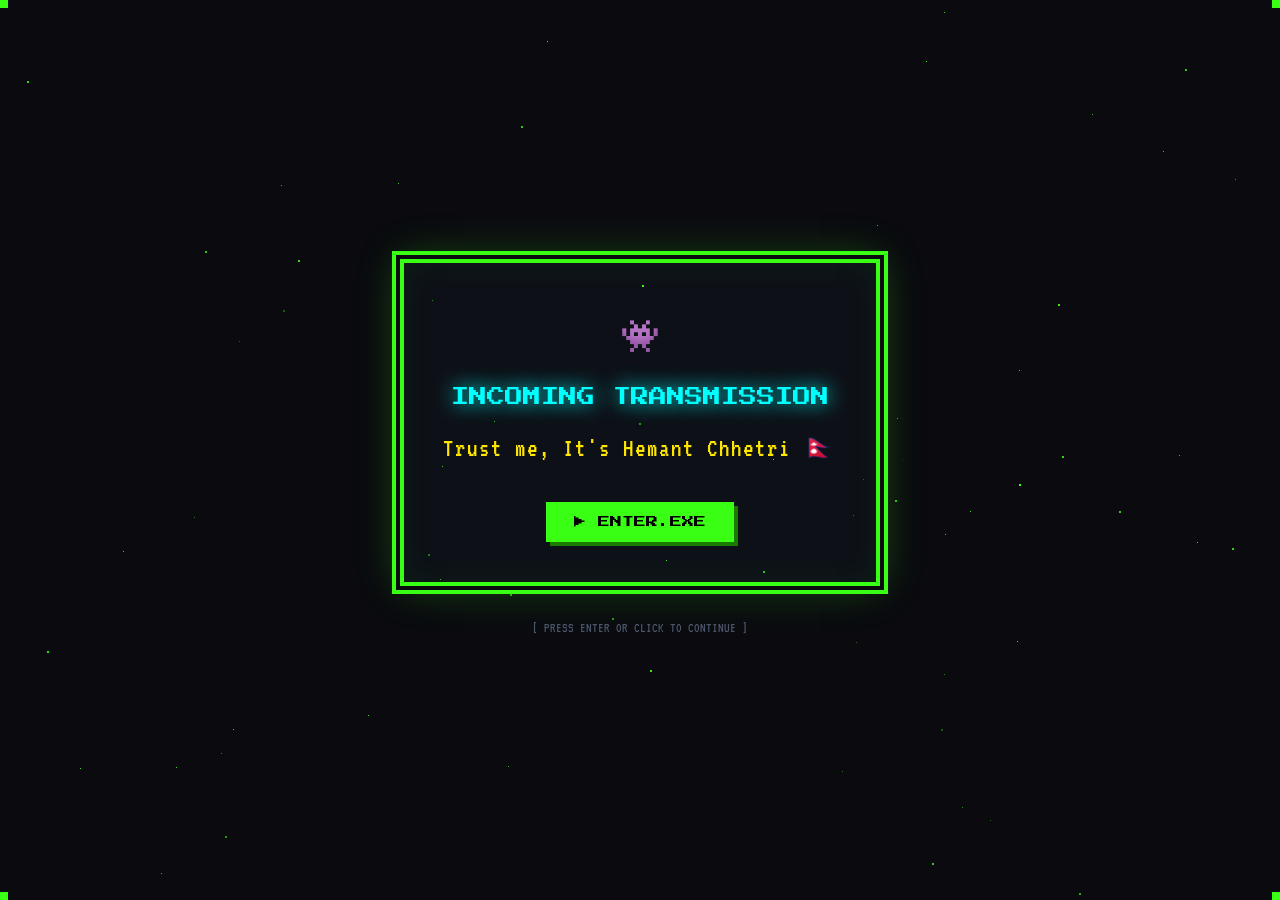
==== index.html @ 07b06fb1 "Add files via upload" ====
<!DOCTYPE html>
<html lang="en">
<head>
<meta charset="UTF-8">
<meta name="viewport" content="width=device-width, initial-scale=1.0">
<title>Hemant Chhetri | Portfolio</title>
<link rel="stylesheet" href="style.css">
</head>
<body>

<!-- POPUP -->
<div id="popup-overlay">
  <canvas id="popup-stars" style="position:absolute;inset:0;pointer-events:none;"></canvas>
  <div class="popup-box">
    <div class="pixel-corner pc-tl"></div>
    <div class="pixel-corner pc-tr"></div>
    <div class="pixel-corner pc-bl"></div>
    <div class="pixel-corner pc-br"></div>
    <span class="popup-pixel-icon">&#x1F47E;</span>
    <div class="popup-title">INCOMING TRANSMISSION</div>
    <div class="popup-sub">Trust me, It's Hemant Chhetri &#x1F1F3;&#x1F1F5;</div>
    <button class="popup-btn" id="enter-btn" onclick="enterSite()">
      &#x25B6; ENTER.EXE
    </button>
  </div>
  <div class="popup-footer">[ PRESS ENTER OR CLICK TO CONTINUE ]</div>
</div>

<!-- MUSIC PLAYER -->
<div class="music-player" id="music-player">
  <div class="music-icon">&#x1F3B5;</div>
  <div class="music-info">
    <div class="music-title" id="music-title-text">SPEED</div>
    <div class="music-artist" id="music-artist-text">Chirag Khadka (5:55)
</div>
  </div>
  <button class="music-toggle" id="music-toggle" onclick="toggleMusic()">&#x23F8;</button>
</div>

<!-- CURSOR PIXELS -->
<div id="cursor-container"></div>

<!-- STARS CANVAS -->
<canvas id="stars-canvas"></canvas>

<!-- PAGE WRAPPER -->
<div class="page-wrapper" id="page-wrapper" style="display:none;">

  <!-- NAV -->
  <nav>
    <div class="nav-logo">HC<span>.</span>DEV</div>
    <div class="mobile-menu-btn" onclick="toggleMobileMenu()" id="menu-btn">
      <span></span><span></span><span></span>
    </div>
    <ul class="nav-links" id="nav-links">
      <li><a href="#hero" onclick="closeMobileMenu()">HOME</a></li>
      <li><a href="#about" onclick="closeMobileMenu()">ABOUT</a></li>
      <li><a href="#projects" onclick="closeMobileMenu()">PROJECTS</a></li>
      <li><a href="#skills" onclick="closeMobileMenu()">SKILLS</a></li>
      <li><a href="#contact" onclick="closeMobileMenu()">CONTACT</a></li>
    </ul>
  </nav>

  <!-- HERO SECTION -->
  <section id="hero">
    <div class="hero-inner fade-in visible">
      <div class="hero-photo-wrapper">
        <div class="hero-photo-frame">
          <img src="[data-uri]" alt="Hemant Chhetri" />
          <div class="pixel-corner pc-tl" style="background:var(--pixel-cyan)"></div>
          <div class="pixel-corner pc-tr" style="background:var(--pixel-cyan)"></div>
          <div class="pixel-corner pc-bl" style="background:var(--pixel-cyan)"></div>
          <div class="pixel-corner pc-br" style="background:var(--pixel-cyan)"></div>
        </div>
        <div class="pixel-badge">LEVEL 2 &#x1F3D4;&#xFE0F;</div>
      </div>

      <div class="hero-text">
        <span class="hero-greeting">&gt; Hello, World! I'm &mdash;</span>
        <h1 class="hero-name glitch" data-text="HEMANT CHHETRI">HEMANT CHHETRI</h1>
        <div class="hero-roles">
          <span class="role-tag">&#x1F393; STUDENT</span>
          <span class="role-tag">&#x1F510; CYBER SEC</span>
          <span class="role-tag">&#x1F3AC; VIDEO EDITOR</span>
          <span class="role-tag">&#x1F4BB; VIBE CODER</span>
        </div>
        <p class="hero-tagline">Building the web one <span>pixel</span> at a time.</p>
        <div class="hero-cta">
          <a href="#projects" class="btn-pixel btn-primary">&#x25B6; MY PROJECTS</a>
          <a href="#contact" class="btn-pixel btn-outline">&#x1F4E1; CONTACT ME</a>
        </div>

        <div class="terminal-box">
          <div class="terminal-line">
            <span class="terminal-prompt">$</span>
            <span class="terminal-cmd">whoami</span>
          </div>
          <div class="terminal-line">
            <span class="terminal-output">&rarr; BCA 2nd Year @ SRM University | Nepal &#x1F1F3;&#x1F1F5;</span>
          </div>
          <div class="terminal-line">
            <span class="terminal-prompt">$</span>
            <span class="terminal-cmd">cat interests.txt</span>
          </div>
          <div class="terminal-line">
            <span class="terminal-output">&rarr; CyberSec | Editing | Coding | Music</span>
          </div>
          <div class="terminal-line">
            <span class="terminal-prompt">$</span>
            <span class="terminal-cmd" id="typing-cmd"></span><span class="cursor-blink"></span>
          </div>
        </div>
      </div>
    </div>

    <div class="scroll-hint">&#x25BC; SCROLL DOWN &#x25BC;</div>
  </section>

  <div class="section-divider"></div>

  <!-- ABOUT SECTION -->
  <section id="about">
    <div class="section-inner">
      <div class="section-label">// WHO AM I</div>
      <h2 class="section-title fade-in">ABOUT ME</h2>

      <div class="about-grid">
        <div class="about-card fade-in">
          <span class="about-card-icon">&#x1F393;</span>
          <div class="about-card-title">EDUCATION</div>
          <div class="about-card-text">
            Currently pursuing <em>BCA 2nd Year</em> at <em>SRM University</em>. Merging academic foundations with hands-on tech exploration every single day.
          </div>
        </div>
        <div class="about-card fade-in">
          <span class="about-card-icon">&#x1F3D4;&#xFE0F;</span>
          <div class="about-card-title">ORIGIN STORY</div>
          <div class="about-card-text">
            Born and raised in the land of the <em>Himalayas</em> &mdash; <em>Nepal</em>. Bringing that mountain spirit into everything I build online.
          </div>
        </div>
        <div class="about-card fade-in">
          <span class="about-card-icon">&#x1F510;</span>
          <div class="about-card-title">CYBER SECURITY</div>
          <div class="about-card-text">
            Passionate learner diving deep into <em>ethical hacking</em>, network security, and CTF challenges. The digital world needs defenders.
          </div>
        </div>
        <div class="about-card fade-in">
          <span class="about-card-icon">&#x1F3AC;</span>
          <div class="about-card-title">CREATIVE SIDE</div>
          <div class="about-card-text">
            I <em>edit videos</em> and write <em>vibe code</em> &mdash; blending aesthetics with function. If it looks cool AND works, that's the sweet spot.
          </div>
        </div>
      </div>
    </div>
  </section>

  <div class="section-divider"></div>

  <!-- PROJECTS SECTION -->
  <section id="projects">
    <div class="section-inner">
      <div class="section-label">// WHAT I'VE BUILT</div>
      <h2 class="section-title fade-in">PROJECTS</h2>

      <div class="projects-grid">
        <div class="project-card fade-in">
          <div class="project-number">01</div>
          <span class="project-icon">&#x1F510;</span>
          <div class="project-title">NETWORK SCANNER TOOL</div>
          <div class="project-desc">A basic port scanner built in Python to identify open ports and running services on a target network. Great for recon in CTF challenges.</div>
          <div class="project-tags">
            <span class="project-tag">Python</span>
            <span class="project-tag">Networking</span>
            <span class="project-tag">CyberSec</span>
          </div>
          <div class="project-status"><span class="status-dot"></span> COMPLETED</div>
        </div>
        <div class="project-card fade-in">
          <div class="project-number">02</div>
          <span class="project-icon">&#x1F3AC;</span>
          <div class="project-title">CINEMATIC EDIT REEL</div>
          <div class="project-desc">A curated collection of video edits showcasing transitions, color grading, and motion graphics. Each cut tells its own story.</div>
          <div class="project-tags">
            <span class="project-tag">Premiere</span>
            <span class="project-tag">After Effects</span>
            <span class="project-tag">Color</span>
          </div>
          <div class="project-status"><span class="status-dot"></span> IN PROGRESS</div>
        </div>
        <div class="project-card fade-in">
          <div class="project-number">03</div>
          <span class="project-icon">&#x1F310;</span>
          <div class="project-title">PERSONAL PORTFOLIO V1</div>
          <div class="project-desc">My very first portfolio website built with raw HTML, CSS &amp; JS. Where the journey of web development began &mdash; pixels, bugs and all.</div>
          <div class="project-tags">
            <span class="project-tag">HTML</span>
            <span class="project-tag">CSS</span>
            <span class="project-tag">JS</span>
          </div>
          <div class="project-status"><span class="status-dot"></span> COMPLETED</div>
        </div>
        <div class="project-card fade-in">
          <div class="project-number">04</div>
          <span class="project-icon">&#x1F4AC;</span>
          <div class="project-title">CAMPUS CONNECT APP</div>
          <div class="project-desc">A concept student community app for SRM students to share notes, events, and form study groups. Wireframes and design phase done.</div>
          <div class="project-tags">
            <span class="project-tag">Figma</span>
            <span class="project-tag">UX/UI</span>
            <span class="project-tag">React</span>
          </div>
          <div class="project-status"><span class="status-dot" style="background:var(--pixel-yellow);box-shadow:0 0 5px var(--pixel-yellow)"></span> <span style="color:var(--pixel-yellow)">CONCEPT</span></div>
        </div>
        <div class="project-card fade-in">
          <div class="project-number">05</div>
          <span class="project-icon">&#x1F6E1;&#xFE0F;</span>
          <div class="project-title">CTF WRITEUPS BLOG</div>
          <div class="project-desc">A personal blog documenting Capture The Flag challenge solutions, techniques and lessons learned along the CyberSec journey.</div>
          <div class="project-tags">
            <span class="project-tag">Security</span>
            <span class="project-tag">CTF</span>
            <span class="project-tag">Writing</span>
          </div>
          <div class="project-status"><span class="status-dot" style="background:var(--pixel-cyan);box-shadow:0 0 5px var(--pixel-cyan)"></span> <span style="color:var(--pixel-cyan)">PLANNING</span></div>
        </div>
        <div class="project-card fade-in">
          <div class="project-number">06</div>
          <span class="project-icon">&#x1F3AE;</span>
          <div class="project-title">PIXEL GAME ENGINE</div>
          <div class="project-desc">Experimenting with building a tiny browser-based pixel game using vanilla JS and Canvas API. Because games are the best way to learn.</div>
          <div class="project-tags">
            <span class="project-tag">Canvas</span>
            <span class="project-tag">JS</span>
            <span class="project-tag">Game Dev</span>
          </div>
          <div class="project-status"><span class="status-dot" style="background:var(--pixel-yellow);box-shadow:0 0 5px var(--pixel-yellow)"></span> <span style="color:var(--pixel-yellow)">WIP</span></div>
        </div>
      </div>
    </div>
  </section>

  <div class="section-divider"></div>

  <!-- SKILLS SECTION -->
  <section id="skills">
    <div class="section-inner">
      <div class="section-label">// POWER LEVEL</div>
      <h2 class="section-title fade-in">SKILLS</h2>

      <div class="skills-grid">
        <div class="skill-category fade-in">
          <div class="skill-category-title"><span>&#x1F510;</span> CYBER SECURITY</div>
          <div class="skill-bar-wrap">
            <div class="skill-bar-label"><span class="skill-bar-name">Network Fundamentals</span><span class="skill-bar-pct">30%</span></div>
            <div class="skill-bar-track"><div class="skill-bar-fill cyan" data-pct="30"></div></div>
          </div>
          <div class="skill-bar-wrap">
            <div class="skill-bar-label"><span class="skill-bar-name">Linux &amp; CLI</span><span class="skill-bar-pct">65%</span></div>
            <div class="skill-bar-track"><div class="skill-bar-fill cyan" data-pct="65"></div></div>
          </div>
          <div class="skill-bar-wrap">
            <div class="skill-bar-label"><span class="skill-bar-name">CTF Challenges</span><span class="skill-bar-pct">10%</span></div>
            <div class="skill-bar-track"><div class="skill-bar-fill cyan" data-pct="10"></div></div>
          </div>
          <div class="skill-bar-wrap">
            <div class="skill-bar-label"><span class="skill-bar-name">Ethical Hacking</span><span class="skill-bar-pct">20%</span></div>
            <div class="skill-bar-track"><div class="skill-bar-fill cyan" data-pct="20"></div></div>
          </div>
        </div>

        <div class="skill-category fade-in">
          <div class="skill-category-title"><span>&#x1F4BB;</span> CODING / WEB</div>
          <div class="skill-bar-wrap">
            <div class="skill-bar-label"><span class="skill-bar-name">HTML &amp; CSS</span><span class="skill-bar-pct">80%</span></div>
            <div class="skill-bar-track"><div class="skill-bar-fill" data-pct="80"></div></div>
          </div>
          <div class="skill-bar-wrap">
            <div class="skill-bar-label"><span class="skill-bar-name">JavaScript</span><span class="skill-bar-pct">60%</span></div>
            <div class="skill-bar-track"><div class="skill-bar-fill" data-pct="60"></div></div>
          </div>
          <div class="skill-bar-wrap">
            <div class="skill-bar-label"><span class="skill-bar-name">Python</span><span class="skill-bar-pct">65%</span></div>
            <div class="skill-bar-track"><div class="skill-bar-fill" data-pct="65"></div></div>
          </div>
          <div class="skill-bar-wrap">
            <div class="skill-bar-label"><span class="skill-bar-name">Git &amp; GitHub</span><span class="skill-bar-pct">58%</span></div>
            <div class="skill-bar-track"><div class="skill-bar-fill" data-pct="58"></div></div>
          </div>
        </div>

        <div class="skill-category fade-in">
          <div class="skill-category-title"><span>&#x1F3AC;</span> VIDEO EDITING</div>
          <div class="skill-bar-wrap">
            <div class="skill-bar-label"><span class="skill-bar-name">Filmora</span><span class="skill-bar-pct">75%</span></div>
            <div class="skill-bar-track"><div class="skill-bar-fill pink" data-pct="75"></div></div>
          </div>
          <div class="skill-bar-wrap">
            <div class="skill-bar-label"><span class="skill-bar-name">After Effects</span><span class="skill-bar-pct">55%</span></div>
            <div class="skill-bar-track"><div class="skill-bar-fill pink" data-pct="55"></div></div>
          </div>
          <div class="skill-bar-wrap">
            <div class="skill-bar-label"><span class="skill-bar-name">Color Grading</span><span class="skill-bar-pct">65%</span></div>
            <div class="skill-bar-track"><div class="skill-bar-fill pink" data-pct="65"></div></div>
          </div>
          <div class="skill-bar-wrap">
            <div class="skill-bar-label"><span class="skill-bar-name">Motion Graphics</span><span class="skill-bar-pct">48%</span></div>
            <div class="skill-bar-track"><div class="skill-bar-fill pink" data-pct="48"></div></div>
          </div>
        </div>

        <div class="skill-category fade-in">
          <div class="skill-category-title"><span>&#x1F6E0;&#xFE0F;</span> OTHER TOOLS</div>
          <div class="skill-bar-wrap">
            <div class="skill-bar-label"><span class="skill-bar-name">Figma / UI Design</span><span class="skill-bar-pct">60%</span></div>
            <div class="skill-bar-track"><div class="skill-bar-fill yellow" data-pct="60"></div></div>
          </div>
          <div class="skill-bar-wrap">
            <div class="skill-bar-label"><span class="skill-bar-name">Kali Linux</span><span class="skill-bar-pct">55%</span></div>
            <div class="skill-bar-track"><div class="skill-bar-fill yellow" data-pct="55"></div></div>
          </div>
          <div class="skill-bar-wrap">
            <div class="skill-bar-label"><span class="skill-bar-name">Problem Solving</span><span class="skill-bar-pct">78%</span></div>
            <div class="skill-bar-track"><div class="skill-bar-fill yellow" data-pct="78"></div></div>
          </div>
          <div class="skill-bar-wrap">
            <div class="skill-bar-label"><span class="skill-bar-name">Google Dorking</span><span class="skill-bar-pct">30%</span></div>
            <div class="skill-bar-track"><div class="skill-bar-fill yellow" data-pct="30"></div></div>
          </div>
        </div>
      </div>
    </div>
  </section>

  <div class="section-divider"></div>

  <!-- CONTACT SECTION -->
  <section id="contact">
    <div class="section-inner">
      <div class="section-label">// REACH ME</div>
      <h2 class="section-title fade-in">CONTACT</h2>

      <div class="contact-inner">
        <div class="contact-info-block fade-in">
          <div class="contact-pixel-art">
  &#x2588;&#x2588;&#x2557;  &#x2588;&#x2588;&#x2557;&#x2588;&#x2588;&#x2588;&#x2588;&#x2588;&#x2588;&#x2557;&#x2588;&#x2588;&#x2588;&#x2557;   &#x2588;&#x2588;&#x2588;&#x2557; &#x2588;&#x2588;&#x2588;&#x2588;&#x2588;&#x2557; &#x2588;&#x2588;&#x2588;&#x2557;   &#x2588;&#x2588;&#x2557;&#x2588;&#x2588;&#x2588;&#x2588;&#x2588;&#x2588;&#x2588;&#x2557;
  &#x2588;&#x2588;&#x2551;  &#x2588;&#x2588;&#x2551;&#x2588;&#x2588;&#x2554;&#x2550;&#x2550;&#x2550;&#x2550;&#x255D;&#x2588;&#x2588;&#x2588;&#x2588;&#x2557; &#x2588;&#x2588;&#x2588;&#x2588;&#x2551;&#x2588;&#x2588;&#x2554;&#x2550;&#x2550;&#x2588;&#x2588;&#x2557;&#x2588;&#x2588;&#x2588;&#x2588;&#x2557;  &#x2588;&#x2588;&#x2551;&#x255A;&#x2550;&#x2550;&#x2588;&#x2588;&#x2554;&#x2550;&#x2550;&#x255D;
  &#x2588;&#x2588;&#x2588;&#x2588;&#x2588;&#x2588;&#x2588;&#x2551;&#x2588;&#x2588;&#x2588;&#x2588;&#x2588;&#x2557;  &#x2588;&#x2588;&#x2554;&#x2588;&#x2588;&#x2588;&#x2588;&#x2554;&#x2588;&#x2588;&#x2551;&#x2588;&#x2588;&#x2588;&#x2588;&#x2588;&#x2588;&#x2588;&#x2551;&#x2588;&#x2588;&#x2554;&#x2588;&#x2588;&#x2557; &#x2588;&#x2588;&#x2551;   &#x2588;&#x2588;&#x2551;
  &#x2588;&#x2588;&#x2554;&#x2550;&#x2550;&#x2588;&#x2588;&#x2551;&#x2588;&#x2588;&#x2554;&#x2550;&#x2550;&#x255D;  &#x2588;&#x2588;&#x2551;&#x255A;&#x2588;&#x2588;&#x2554;&#x255D;&#x2588;&#x2588;&#x2551;&#x2588;&#x2588;&#x2554;&#x2550;&#x2550;&#x2588;&#x2588;&#x2551;&#x2588;&#x2588;&#x2551;&#x255A;&#x2588;&#x2588;&#x2557;&#x2588;&#x2588;&#x2551;   &#x2588;&#x2588;&#x2551;
  &#x2588;&#x2588;&#x2551;  &#x2588;&#x2588;&#x2551;&#x2588;&#x2588;&#x2588;&#x2588;&#x2588;&#x2588;&#x2588;&#x2557;&#x2588;&#x2588;&#x2551; &#x255A;&#x2550;&#x255D; &#x2588;&#x2588;&#x2551;&#x2588;&#x2588;&#x2551;  &#x2588;&#x2588;&#x2551;&#x2588;&#x2588;&#x2551; &#x255A;&#x2588;&#x2588;&#x2588;&#x2588;&#x2551;   &#x2588;&#x2588;&#x2551;</div>

          <a class="contact-email-box" href="mailto:sanskritchhetry009@gmail.com">
            <span class="contact-email-icon">&#x1F4E7;</span>
            <span class="contact-email-text">sanskritchhetry009@gmail.com</span>
          </a>

          <div style="font-family:'VT323',monospace;font-size:16px;color:#aaa;margin-bottom:16px;line-height:1.6;">
            Got a project? A collab idea? Or just want to talk tech?<br>
            <span style="color:var(--pixel-green)">My inbox is always open.</span>
          </div>

          <div class="contact-social">
            <a href="#" class="social-btn social-btn-gh">&#x26A1; GITHUB</a>
            <a href="#" class="social-btn social-btn-li">&#x1F4BC; LINKEDIN</a>
          </div>
        </div>

        <div class="contact-form-block fade-in">
          <div style="font-size:9px;color:var(--pixel-cyan);margin-bottom:16px;">SEND A MESSAGE</div>
          <div>
            <label>YOUR NAME</label>
            <input type="text" placeholder="// enter your name..." id="form-name" />
          </div>
          <div>
            <label>YOUR EMAIL</label>
            <input type="email" placeholder="// enter your email..." id="form-email" />
          </div>
          <div>
            <label>MESSAGE</label>
            <textarea placeholder="// write your message..." id="form-msg"></textarea>
          </div>
          <button class="btn-send" onclick="sendMessage()">&#x25B6; SEND TRANSMISSION</button>
          <div id="form-feedback" style="font-family:'VT323',monospace;font-size:16px;color:var(--pixel-green);margin-top:8px;min-height:20px;"></div>
        </div>
      </div>
    </div>
  </section>

  <!-- FOOTER -->
  <footer>
    <div>CRAFTED WITH <span>&#x2764;&#xFE0F;</span> BY <span>HEMANT CHHETRI</span> | NEPAL &#x1F1F3;&#x1F1F5;</div>
    <div style="margin-top:8px;font-size:13px;">&copy; 2026 &mdash; ALL RIGHTS RESERVED | <span>HC.DEV</span></div>
  </footer>

</div><!-- end page-wrapper -->

<script src="script.js"></script>
</body>
</html>
---- style.css ----
@import url('https://fonts.googleapis.com/css2?family=Press+Start+2P&family=VT323:wght@400&display=swap');

  :root {
    --pixel-green: #39ff14;
    --pixel-cyan: #00ffff;
    --pixel-pink: #ff00aa;
    --pixel-yellow: #ffe600;
    --pixel-orange: #ff6600;
    --bg-dark: #0a0a0f;
    --bg-mid: #0d1117;
    --text-dim: #4a5568;
    --card-bg: rgba(255,255,255,0.03);
    --border: rgba(57,255,20,0.2);
  }

  * { box-sizing: border-box; margin: 0; padding: 0; }

  html {
    scroll-behavior: smooth;
    overflow-x: hidden;
    width: 100%;
  }

  body {
    background: var(--bg-dark);
    color: var(--pixel-green);
    font-family: 'Press Start 2P', monospace;
    font-size: 10px;
    line-height: 1.8;
    overflow-x: hidden;
    width: 100%;
    position: relative;
    cursor: url("data:image/svg+xml,%3Csvg xmlns='http://www.w3.org/2000/svg' width='16' height='16' viewBox='0 0 16 16'%3E%3Crect x='0' y='0' width='4' height='4' fill='%2339ff14'/%3E%3Crect x='4' y='4' width='4' height='4' fill='%2339ff14'/%3E%3Crect x='8' y='8' width='4' height='4' fill='%2339ff14'/%3E%3C/svg%3E") 8 8, auto;
  }

  /* ===================== PIXEL SCANLINES ===================== */
  body::before {
    content: '';
    position: fixed;
    top: 0; left: 0; right: 0; bottom: 0;
    background: repeating-linear-gradient(
      0deg,
      transparent,
      transparent 2px,
      rgba(0,0,0,0.15) 2px,
      rgba(0,0,0,0.15) 4px
    );
    pointer-events: none;
    z-index: 9999;
  }

  /* ===================== STARS BG ===================== */
  #stars-canvas {
    position: fixed;
    top: 0; left: 0;
    width: 100%; height: 100%;
    z-index: 0;
    pointer-events: none;
  }

  /* ===================== POPUP OVERLAY ===================== */
  #popup-overlay {
    position: fixed;
    inset: 0;
    background: var(--bg-dark);
    z-index: 10000;
    display: flex;
    align-items: center;
    justify-content: center;
    flex-direction: column;
    gap: 30px;
    padding: 20px;
  }

  .popup-box {
    border: 4px solid var(--pixel-green);
    background: var(--bg-mid);
    padding: 40px 30px;
    text-align: center;
    max-width: 480px;
    width: 100%;
    image-rendering: pixelated;
    box-shadow:
      0 0 0 4px var(--bg-dark),
      0 0 0 8px var(--pixel-green),
      0 0 40px rgba(57,255,20,0.3),
      inset 0 0 30px rgba(57,255,20,0.05);
    animation: popupFlicker 2s infinite;
  }

  @keyframes popupFlicker {
    0%, 97%, 100% { opacity: 1; }
    98% { opacity: 0.85; }
    99% { opacity: 1; }
  }

  .popup-pixel-icon {
    font-size: 32px;
    margin-bottom: 20px;
    animation: bounce 1s infinite;
    display: block;
  }

  @keyframes bounce {
    0%, 100% { transform: translateY(0); }
    50% { transform: translateY(-8px); }
  }

  .popup-title {
    font-family: 'Press Start 2P', monospace;
    font-size: clamp(10px, 3vw, 18px);
    color: var(--pixel-cyan);
    margin-bottom: 12px;
    text-shadow: 0 0 20px var(--pixel-cyan);
  }

  .popup-sub {
    font-family: 'VT323', monospace;
    font-size: clamp(16px, 4vw, 26px);
    color: var(--pixel-yellow);
    margin-bottom: 30px;
    letter-spacing: 2px;
  }

  .popup-btn {
    background: var(--pixel-green);
    color: #000;
    border: none;
    font-family: 'Press Start 2P', monospace;
    font-size: clamp(8px, 2.5vw, 12px);
    padding: 14px 28px;
    cursor: pointer;
    image-rendering: pixelated;
    transition: all 0.1s;
    position: relative;
    box-shadow: 4px 4px 0 #1a7a00;
  }

  .popup-btn:hover {
    background: var(--pixel-cyan);
    transform: translate(-2px, -2px);
    box-shadow: 6px 6px 0 #007a7a;
  }

  .popup-btn:active {
    transform: translate(2px, 2px);
    box-shadow: 2px 2px 0 #1a7a00;
  }

  .popup-footer {
    font-family: 'VT323', monospace;
    font-size: 14px;
    color: var(--text-dim);
    animation: blink 1.2s infinite;
  }

  @keyframes blink {
    0%, 49% { opacity: 1; }
    50%, 100% { opacity: 0; }
  }

  /* ===================== NAV ===================== */
  nav {
    position: fixed;
    top: 0; left: 0; right: 0;
    z-index: 500;
    background: rgba(10,10,15,0.95);
    border-bottom: 2px solid var(--pixel-green);
    padding: 12px 24px;
    display: flex;
    align-items: center;
    justify-content: space-between;
    backdrop-filter: blur(10px);
    box-shadow: 0 2px 30px rgba(57,255,20,0.15);
  }

  .nav-logo {
    font-family: 'Press Start 2P', monospace;
    font-size: clamp(8px, 2vw, 12px);
    color: var(--pixel-green);
    text-shadow: 0 0 10px var(--pixel-green);
  }

  .nav-logo span { color: var(--pixel-cyan); }

  .nav-links {
    display: flex;
    gap: clamp(10px, 2vw, 24px);
    list-style: none;
    flex-wrap: wrap;
    justify-content: flex-end;
  }

  .nav-links a {
    color: var(--pixel-green);
    text-decoration: none;
    font-size: clamp(6px, 1.5vw, 9px);
    transition: all 0.2s;
    position: relative;
    padding-bottom: 4px;
  }

  .nav-links a::after {
    content: '';
    position: absolute;
    bottom: 0; left: 0;
    width: 0; height: 2px;
    background: var(--pixel-cyan);
    transition: width 0.3s;
  }

  .nav-links a:hover { color: var(--pixel-cyan); }
  .nav-links a:hover::after { width: 100%; }

  /* ===================== MAIN WRAPPER ===================== */
  .page-wrapper {
    position: relative;
    z-index: 1;
  }

  /* ===================== HERO ===================== */
  #hero {
    min-height: 100vh;
    display: flex;
    align-items: center;
    justify-content: center;
    padding: 100px 24px 60px;
    position: relative;
  }

  .hero-inner {
    display: flex;
    flex-direction: column;
    align-items: center;
    gap: 40px;
    max-width: 900px;
    width: 100%;
    text-align: center;
  }

  @media (min-width: 768px) {
    .hero-inner {
      flex-direction: row;
      text-align: left;
      align-items: flex-start;
    }
  }

  .hero-photo-wrapper {
    flex-shrink: 0;
    position: relative;
  }

  .hero-photo-frame {
    width: clamp(160px, 30vw, 220px);
    height: clamp(160px, 30vw, 220px);
    border: 4px solid var(--pixel-green);
    box-shadow:
      8px 8px 0 var(--pixel-cyan),
      16px 16px 0 rgba(57,255,20,0.2),
      0 0 60px rgba(57,255,20,0.2);
    position: relative;
    image-rendering: pixelated;
    overflow: hidden;
    animation: photoFloat 3s ease-in-out infinite;
  }

  @keyframes photoFloat {
    0%, 100% { transform: translateY(0) rotate(0deg); }
    50% { transform: translateY(-10px) rotate(1deg); }
  }

  .hero-photo-frame img {
    width: 100%;
    height: 100%;
    object-fit: cover;
    object-position: top center;
    filter: saturate(0.8) contrast(1.1);
    transition: filter 0.3s;
  }

  .hero-photo-frame:hover img {
    filter: saturate(1.4) contrast(1.2) hue-rotate(10deg);
  }

  .hero-photo-frame::after {
    content: '';
    position: absolute;
    inset: 0;
    background: linear-gradient(
      135deg,
      transparent 60%,
      rgba(57,255,20,0.15)
    );
    pointer-events: none;
  }

  .pixel-badge {
    position: absolute;
    bottom: -8px; right: -8px;
    background: var(--pixel-pink);
    color: #fff;
    font-family: 'Press Start 2P', monospace;
    font-size: 7px;
    padding: 4px 8px;
    box-shadow: 3px 3px 0 #7a0055;
    animation: badgePulse 2s infinite;
    white-space: nowrap;
  }

  @keyframes badgePulse {
    0%, 100% { transform: scale(1); }
    50% { transform: scale(1.05); }
  }

  .hero-text { flex: 1; }

  .hero-greeting {
    font-family: 'VT323', monospace;
    font-size: clamp(20px, 5vw, 30px);
    color: var(--pixel-yellow);
    margin-bottom: 8px;
    display: block;
  }

  .hero-name {
    font-family: 'Press Start 2P', monospace;
    font-size: clamp(18px, 5vw, 38px);
    color: var(--pixel-green);
    text-shadow: 0 0 30px var(--pixel-green), 4px 4px 0 #1a7a00;
    line-height: 1.4;
    margin-bottom: 16px;
    animation: nameGlow 3s ease-in-out infinite;
  }

  @keyframes nameGlow {
    0%, 100% { text-shadow: 0 0 20px var(--pixel-green), 4px 4px 0 #1a7a00; }
    50% { text-shadow: 0 0 50px var(--pixel-green), 0 0 100px rgba(57,255,20,0.5), 4px 4px 0 #1a7a00; }
  }

  .hero-roles {
    display: flex;
    flex-wrap: wrap;
    gap: 8px;
    margin-bottom: 20px;
    justify-content: center;
  }

  @media (min-width: 768px) {
    .hero-roles { justify-content: flex-start; }
  }

  .role-tag {
    font-family: 'Press Start 2P', monospace;
    font-size: clamp(6px, 1.5vw, 8px);
    padding: 6px 10px;
    border: 2px solid;
    position: relative;
    overflow: hidden;
    transition: all 0.3s;
  }

  .role-tag:nth-child(1) { border-color: var(--pixel-cyan); color: var(--pixel-cyan); }
  .role-tag:nth-child(2) { border-color: var(--pixel-pink); color: var(--pixel-pink); }
  .role-tag:nth-child(3) { border-color: var(--pixel-yellow); color: var(--pixel-yellow); }
  .role-tag:nth-child(4) { border-color: var(--pixel-orange); color: var(--pixel-orange); }

  .role-tag:hover { background: rgba(255,255,255,0.05); transform: translateY(-3px); }

  .hero-tagline {
    font-family: 'VT323', monospace;
    font-size: clamp(16px, 3.5vw, 22px);
    color: #aaa;
    margin-bottom: 24px;
  }

  .hero-tagline span { color: var(--pixel-green); }

  .hero-cta {
    display: flex;
    gap: 14px;
    flex-wrap: wrap;
    justify-content: center;
  }

  @media (min-width: 768px) {
    .hero-cta { justify-content: flex-start; }
  }

  .btn-pixel {
    font-family: 'Press Start 2P', monospace;
    font-size: clamp(7px, 1.5vw, 9px);
    padding: 12px 20px;
    cursor: pointer;
    text-decoration: none;
    display: inline-block;
    transition: all 0.1s;
    position: relative;
  }

  .btn-primary {
    background: var(--pixel-green);
    color: #000;
    box-shadow: 4px 4px 0 #1a7a00;
    border: 2px solid #1a7a00;
  }

  .btn-primary:hover {
    transform: translate(-2px, -2px);
    box-shadow: 6px 6px 0 #1a7a00;
  }

  .btn-outline {
    background: transparent;
    color: var(--pixel-cyan);
    border: 2px solid var(--pixel-cyan);
    box-shadow: 4px 4px 0 #007a7a;
  }

  .btn-outline:hover {
    background: rgba(0,255,255,0.1);
    transform: translate(-2px, -2px);
    box-shadow: 6px 6px 0 #007a7a;
  }

  /* ===================== SCROLL INDICATOR ===================== */
  .scroll-hint {
    position: absolute;
    bottom: 30px;
    left: 50%;
    transform: translateX(-50%);
    font-family: 'VT323', monospace;
    font-size: 14px;
    color: var(--text-dim);
    display: flex;
    flex-direction: column;
    align-items: center;
    gap: 6px;
    animation: scrollBounce 1.5s infinite;
  }

  @keyframes scrollBounce {
    0%, 100% { transform: translateX(-50%) translateY(0); }
    50% { transform: translateX(-50%) translateY(8px); }
  }

  /* ===================== SECTIONS ===================== */
  section {
    padding: 80px 24px;
    position: relative;
    z-index: 1;
  }

  .section-inner {
    max-width: 900px;
    margin: 0 auto;
  }

  .section-label {
    font-family: 'VT323', monospace;
    font-size: 14px;
    color: var(--pixel-pink);
    letter-spacing: 4px;
    text-transform: uppercase;
    margin-bottom: 8px;
  }

  .section-title {
    font-family: 'Press Start 2P', monospace;
    font-size: clamp(14px, 3.5vw, 24px);
    color: var(--pixel-green);
    margin-bottom: 40px;
    position: relative;
    display: inline-block;
  }

  .section-title::after {
    content: '';
    position: absolute;
    bottom: -8px; left: 0;
    width: 60%;
    height: 3px;
    background: var(--pixel-cyan);
    box-shadow: 0 0 10px var(--pixel-cyan);
  }

  .section-divider {
    width: 100%;
    height: 2px;
    background: linear-gradient(90deg, transparent, var(--pixel-green), transparent);
    margin: 0;
    opacity: 0.3;
  }

  /* ===================== ABOUT ===================== */
  #about { background: rgba(0,255,255,0.02); }

  .about-grid {
    display: grid;
    grid-template-columns: 1fr;
    gap: 30px;
  }

  @media (min-width: 700px) {
    .about-grid { grid-template-columns: 1fr 1fr; }
  }

  .about-card {
    background: var(--card-bg);
    border: 2px solid var(--border);
    padding: 24px;
    position: relative;
    transition: all 0.3s;
  }

  .about-card::before {
    content: '';
    position: absolute;
    top: 0; left: 0;
    width: 4px; height: 100%;
    background: var(--pixel-cyan);
    box-shadow: 0 0 10px var(--pixel-cyan);
  }

  .about-card:hover {
    border-color: var(--pixel-cyan);
    transform: translateX(4px);
    box-shadow: -4px 0 20px rgba(0,255,255,0.2);
  }

  .about-card-icon {
    font-size: 24px;
    margin-bottom: 12px;
    display: block;
  }

  .about-card-title {
    font-size: 9px;
    color: var(--pixel-yellow);
    margin-bottom: 10px;
  }

  .about-card-text {
    font-family: 'VT323', monospace;
    font-size: 18px;
    color: #ccc;
    line-height: 1.6;
  }

  .about-card-text em {
    color: var(--pixel-green);
    font-style: normal;
    font-weight: bold;
  }

  /* ===================== PROJECTS ===================== */
  .projects-grid {
    display: grid;
    grid-template-columns: 1fr;
    gap: 24px;
  }

  @media (min-width: 600px) {
    .projects-grid { grid-template-columns: repeat(2, 1fr); }
  }

  @media (min-width: 900px) {
    .projects-grid { grid-template-columns: repeat(3, 1fr); }
  }

  .project-card {
    background: var(--card-bg);
    border: 2px solid var(--border);
    padding: 24px;
    position: relative;
    transition: all 0.3s;
    overflow: hidden;
    cursor: pointer;
  }

  .project-card::after {
    content: '';
    position: absolute;
    inset: 0;
    background: linear-gradient(135deg, transparent, rgba(57,255,20,0.03));
    pointer-events: none;
  }

  .project-card:hover {
    border-color: var(--pixel-green);
    transform: translateY(-6px);
    box-shadow: 0 10px 40px rgba(57,255,20,0.15), 0 4px 0 var(--pixel-green);
  }

  .project-number {
    font-family: 'VT323', monospace;
    font-size: 48px;
    color: rgba(57,255,20,0.1);
    position: absolute;
    top: 8px; right: 12px;
    line-height: 1;
  }

  .project-icon {
    font-size: 28px;
    margin-bottom: 12px;
    display: block;
    animation: iconSpin 8s linear infinite;
  }

  @keyframes iconSpin {
    0%, 80%, 100% { transform: rotate(0deg); }
    85% { transform: rotate(15deg); }
    90% { transform: rotate(-10deg); }
    95% { transform: rotate(5deg); }
  }

  .project-title {
    font-size: clamp(8px, 1.8vw, 10px);
    color: var(--pixel-cyan);
    margin-bottom: 10px;
    line-height: 1.5;
  }

  .project-desc {
    font-family: 'VT323', monospace;
    font-size: 16px;
    color: #aaa;
    margin-bottom: 16px;
    line-height: 1.5;
  }

  .project-tags {
    display: flex;
    flex-wrap: wrap;
    gap: 6px;
  }

  .project-tag {
    font-family: 'VT323', monospace;
    font-size: 13px;
    padding: 2px 8px;
    border: 1px solid;
    color: var(--pixel-pink);
    border-color: var(--pixel-pink);
  }

  .project-status {
    display: inline-flex;
    align-items: center;
    gap: 6px;
    font-family: 'VT323', monospace;
    font-size: 14px;
    color: var(--pixel-green);
    margin-top: 12px;
  }

  .status-dot {
    width: 8px; height: 8px;
    background: var(--pixel-green);
    display: inline-block;
    animation: pulse 1.5s infinite;
  }

  @keyframes pulse {
    0%, 100% { opacity: 1; transform: scale(1); }
    50% { opacity: 0.4; transform: scale(0.8); }
  }

  /* ===================== SKILLS ===================== */
  #skills { background: rgba(255,0,170,0.02); }

  .skills-grid {
    display: grid;
    grid-template-columns: 1fr;
    gap: 30px;
  }

  @media (min-width: 700px) {
    .skills-grid { grid-template-columns: repeat(2, 1fr); }
  }

  .skill-category {
    background: var(--card-bg);
    border: 2px solid var(--border);
    padding: 24px;
  }

  .skill-category-title {
    font-size: 9px;
    color: var(--pixel-yellow);
    margin-bottom: 20px;
    display: flex;
    align-items: center;
    gap: 10px;
  }

  .skill-category-title span { font-size: 20px; }

  .skill-bar-wrap {
    margin-bottom: 14px;
  }

  .skill-bar-label {
    display: flex;
    justify-content: space-between;
    margin-bottom: 6px;
  }

  .skill-bar-name {
    font-family: 'VT323', monospace;
    font-size: 16px;
    color: #ccc;
  }

  .skill-bar-pct {
    font-family: 'VT323', monospace;
    font-size: 16px;
    color: var(--pixel-green);
  }

  .skill-bar-track {
    height: 12px;
    background: rgba(255,255,255,0.05);
    border: 1px solid rgba(57,255,20,0.2);
    position: relative;
    overflow: hidden;
  }

  .skill-bar-fill {
    height: 100%;
    background: repeating-linear-gradient(
      90deg,
      var(--pixel-green) 0px,
      var(--pixel-green) 8px,
      rgba(57,255,20,0.3) 8px,
      rgba(57,255,20,0.3) 12px
    );
    width: 0%;
    transition: width 1.5s ease;
    box-shadow: 0 0 10px var(--pixel-green);
  }

  .skill-bar-fill.cyan {
    background: repeating-linear-gradient(
      90deg,
      var(--pixel-cyan) 0px,
      var(--pixel-cyan) 8px,
      rgba(0,255,255,0.3) 8px,
      rgba(0,255,255,0.3) 12px
    );
    box-shadow: 0 0 10px var(--pixel-cyan);
  }

  .skill-bar-fill.pink {
    background: repeating-linear-gradient(
      90deg,
      var(--pixel-pink) 0px,
      var(--pixel-pink) 8px,
      rgba(255,0,170,0.3) 8px,
      rgba(255,0,170,0.3) 12px
    );
    box-shadow: 0 0 10px var(--pixel-pink);
  }

  .skill-bar-fill.yellow {
    background: repeating-linear-gradient(
      90deg,
      var(--pixel-yellow) 0px,
      var(--pixel-yellow) 8px,
      rgba(255,230,0,0.3) 8px,
      rgba(255,230,0,0.3) 12px
    );
    box-shadow: 0 0 10px var(--pixel-yellow);
  }

  /* ===================== CONTACT ===================== */
  #contact { background: rgba(57,255,20,0.02); }

  .contact-inner {
    display: grid;
    grid-template-columns: 1fr;
    gap: 30px;
    align-items: stretch;
  }

  @media (min-width: 700px) {
    .contact-inner { grid-template-columns: 1fr 1fr; }
  }

  .contact-info-block {
    background: var(--card-bg);
    border: 2px solid var(--border);
    padding: 30px;
    min-width: 0;
  }

  .contact-pixel-art {
    font-family: 'VT323', monospace;
    font-size: 12px;
    line-height: 1.2;
    color: var(--pixel-green);
    white-space: pre;
    margin-bottom: 20px;
    text-shadow: 0 0 5px var(--pixel-green);
  }

  .contact-email-box {
    background: rgba(57,255,20,0.05);
    border: 2px solid var(--pixel-green);
    padding: 16px 20px;
    display: flex;
    align-items: center;
    gap: 12px;
    margin-bottom: 16px;
    transition: all 0.3s;
    cursor: pointer;
    text-decoration: none;
  }

  .contact-email-box:hover {
    background: rgba(57,255,20,0.1);
    box-shadow: 0 0 20px rgba(57,255,20,0.3);
  }

  .contact-email-icon { font-size: 20px; }

  .contact-email-text {
    font-family: 'VT323', monospace;
    font-size: clamp(14px, 3vw, 18px);
    color: var(--pixel-green);
    word-break: break-all;
  }

  .contact-social {
    display: flex;
    gap: 12px;
    flex-wrap: wrap;
  }

  .social-btn {
    font-family: 'Press Start 2P', monospace;
    font-size: 8px;
    padding: 10px 16px;
    border: 2px solid;
    background: transparent;
    cursor: pointer;
    text-decoration: none;
    transition: all 0.2s;
    display: flex;
    align-items: center;
    gap: 6px;
  }

  .social-btn-gh { color: #fff; border-color: #fff; }
  .social-btn-gh:hover { background: rgba(255,255,255,0.1); }

  .social-btn-li { color: #0077B5; border-color: #0077B5; }
  .social-btn-li:hover { background: rgba(0,119,181,0.1); }

  .contact-form-block {
    background: var(--card-bg);
    border: 2px solid var(--border);
    padding: 30px;
    display: flex;
    flex-direction: column;
    gap: 16px;
    min-width: 0;
  }

  .contact-form-block label {
    font-size: 8px;
    color: var(--pixel-cyan);
    display: block;
    margin-bottom: 6px;
  }

  .contact-form-block input,
  .contact-form-block textarea {
    width: 100%;
    background: rgba(0,0,0,0.5);
    border: 2px solid rgba(57,255,20,0.3);
    color: var(--pixel-green);
    font-family: 'VT323', monospace;
    font-size: 16px;
    padding: 10px 14px;
    outline: none;
    transition: all 0.3s;
    resize: none;
  }

  .contact-form-block input:focus,
  .contact-form-block textarea:focus {
    border-color: var(--pixel-green);
    box-shadow: 0 0 15px rgba(57,255,20,0.2);
  }

  .contact-form-block textarea { min-height: 100px; }

  .btn-send {
    background: var(--pixel-green);
    color: #000;
    border: none;
    font-family: 'Press Start 2P', monospace;
    font-size: 9px;
    padding: 14px;
    cursor: pointer;
    box-shadow: 4px 4px 0 #1a7a00;
    transition: all 0.1s;
    width: 100%;
  }

  .btn-send:hover {
    transform: translate(-2px, -2px);
    box-shadow: 6px 6px 0 #1a7a00;
  }

  /* ===================== FOOTER ===================== */
  footer {
    background: rgba(0,0,0,0.5);
    border-top: 2px solid var(--border);
    padding: 24px;
    text-align: center;
    font-family: 'VT323', monospace;
    font-size: 16px;
    color: var(--text-dim);
    position: relative;
    z-index: 1;
  }

  footer span { color: var(--pixel-green); }

  /* ===================== MUSIC PLAYER ===================== */
  .music-player {
    position: fixed;
    bottom: 20px; right: 20px;
    background: var(--bg-mid);
    border: 2px solid var(--pixel-green);
    padding: 10px 14px;
    display: flex;
    align-items: center;
    gap: 10px;
    z-index: 500;
    box-shadow: 0 0 20px rgba(57,255,20,0.2), 4px 4px 0 #1a7a00;
    max-width: 240px;
    display: none;
  }

  .music-icon {
    font-size: 16px;
    animation: musicPulse 0.5s infinite alternate;
    cursor: pointer;
    flex-shrink: 0;
  }

  @keyframes musicPulse {
    from { transform: scale(1); }
    to { transform: scale(1.15); }
  }

  .music-info { flex: 1; min-width: 0; }

  .music-title {
    font-family: 'Press Start 2P', monospace;
    font-size: 6px;
    color: var(--pixel-yellow);
    white-space: nowrap;
    overflow: hidden;
    text-overflow: ellipsis;
  }

  .music-artist {
    font-family: 'VT323', monospace;
    font-size: 13px;
    color: #aaa;
    margin-top: 2px;
  }

  .music-toggle {
    font-size: 14px;
    cursor: pointer;
    flex-shrink: 0;
    background: none;
    border: none;
    color: var(--pixel-green);
    font-family: 'Press Start 2P', monospace;
    font-size: 7px;
    padding: 4px 6px;
    border: 1px solid var(--pixel-green);
    cursor: pointer;
    transition: all 0.2s;
  }

  .music-toggle:hover { background: rgba(57,255,20,0.1); }

  /* ===================== PIXEL CURSOR TRAIL ===================== */
  .cursor-pixel {
    position: fixed;
    width: 6px; height: 6px;
    background: var(--pixel-green);
    pointer-events: none;
    z-index: 9998;
    transition: opacity 0.3s;
  }

  /* ===================== SCROLL ANIMATIONS ===================== */
  .fade-in {
    opacity: 0;
    transform: translateY(20px);
    transition: opacity 0.6s ease, transform 0.6s ease;
  }

  .fade-in.visible {
    opacity: 1;
    transform: translateY(0);
  }

  /* ===================== GLITCH EFFECT ===================== */
  .glitch {
    position: relative;
    display: inline-block;
  }

  .glitch::before, .glitch::after {
    content: attr(data-text);
    position: absolute;
    top: 0; left: 0;
    width: 100%;
    height: 100%;
    opacity: 0.8;
  }

  .glitch::before {
    color: var(--pixel-cyan);
    animation: glitch1 3s infinite;
    clip-path: polygon(0 0, 100% 0, 100% 35%, 0 35%);
  }

  .glitch::after {
    color: var(--pixel-pink);
    animation: glitch2 3s infinite;
    clip-path: polygon(0 65%, 100% 65%, 100% 100%, 0 100%);
  }

  @keyframes glitch1 {
    0%, 90%, 100% { transform: translate(0); }
    92% { transform: translate(-3px, 1px); }
    94% { transform: translate(3px, -1px); }
    96% { transform: translate(0); }
  }

  @keyframes glitch2 {
    0%, 90%, 100% { transform: translate(0); }
    91% { transform: translate(3px, 2px); }
    93% { transform: translate(-3px, -2px); }
    95% { transform: translate(0); }
  }

  /* ===================== TERMINAL TYPING ===================== */
  .terminal-box {
    background: #000;
    border: 2px solid var(--pixel-green);
    padding: 20px;
    font-family: 'VT323', monospace;
    font-size: 18px;
    color: var(--pixel-green);
    margin-top: 30px;
    position: relative;
  }

  .terminal-box::before {
    content: '> HEMANT.SYS | SYSTEM ONLINE';
    position: absolute;
    top: -12px; left: 10px;
    font-family: 'Press Start 2P', monospace;
    font-size: 7px;
    background: #000;
    padding: 0 8px;
    color: var(--pixel-cyan);
  }

  .terminal-line {
    display: flex;
    gap: 10px;
    margin-bottom: 4px;
  }

  .terminal-prompt { color: var(--pixel-pink); flex-shrink: 0; }
  .terminal-cmd { color: var(--pixel-yellow); }
  .terminal-output { color: #ccc; }

  .cursor-blink {
    display: inline-block;
    width: 10px; height: 18px;
    background: var(--pixel-green);
    animation: blink 1s infinite;
    vertical-align: middle;
  }

  /* ===================== MOBILE HAMBURGER ===================== */
  .mobile-menu-btn {
    display: none;
    flex-direction: column;
    gap: 4px;
    cursor: pointer;
    padding: 4px;
  }

  .mobile-menu-btn span {
    display: block;
    width: 24px; height: 3px;
    background: var(--pixel-green);
    transition: all 0.3s;
  }

  @media (max-width: 600px) {
    .mobile-menu-btn { display: flex; }
    .nav-links {
      display: none;
      position: absolute;
      top: 100%; left: 0; right: 0;
      background: rgba(10,10,15,0.98);
      flex-direction: column;
      padding: 20px;
      border-top: 2px solid var(--pixel-green);
      gap: 16px;
    }
    .nav-links.open { display: flex; }
    .nav-links a { font-size: 10px; }

    .contact-inner {
      gap: 20px;
    }

    .contact-info-block,
    .contact-form-block {
      padding: 18px;
    }

    .contact-pixel-art {
      display: none;
    }

    .contact-email-box {
      padding: 14px 16px;
      flex-wrap: wrap;
      gap: 8px;
    }

    .contact-email-text {
      font-size: 15px;
      word-break: break-word;
    }

    .contact-social {
      flex-direction: column;
    }

    .contact-social .social-btn,
    .btn-send {
      width: 100%;
      justify-content: center;
    }

    .contact-form-block input,
    .contact-form-block textarea {
      font-size: 15px;
      padding: 12px;
    }

    .contact-form-block textarea {
      min-height: 120px;
    }
  }

  /* ===================== PIXEL DECORATIONS ===================== */
  .pixel-corner {
    position: absolute;
    width: 8px; height: 8px;
    background: var(--pixel-green);
  }

  .pc-tl { top: 0; left: 0; }
  .pc-tr { top: 0; right: 0; }
  .pc-bl { bottom: 0; left: 0; }
  .pc-br { bottom: 0; right: 0; }
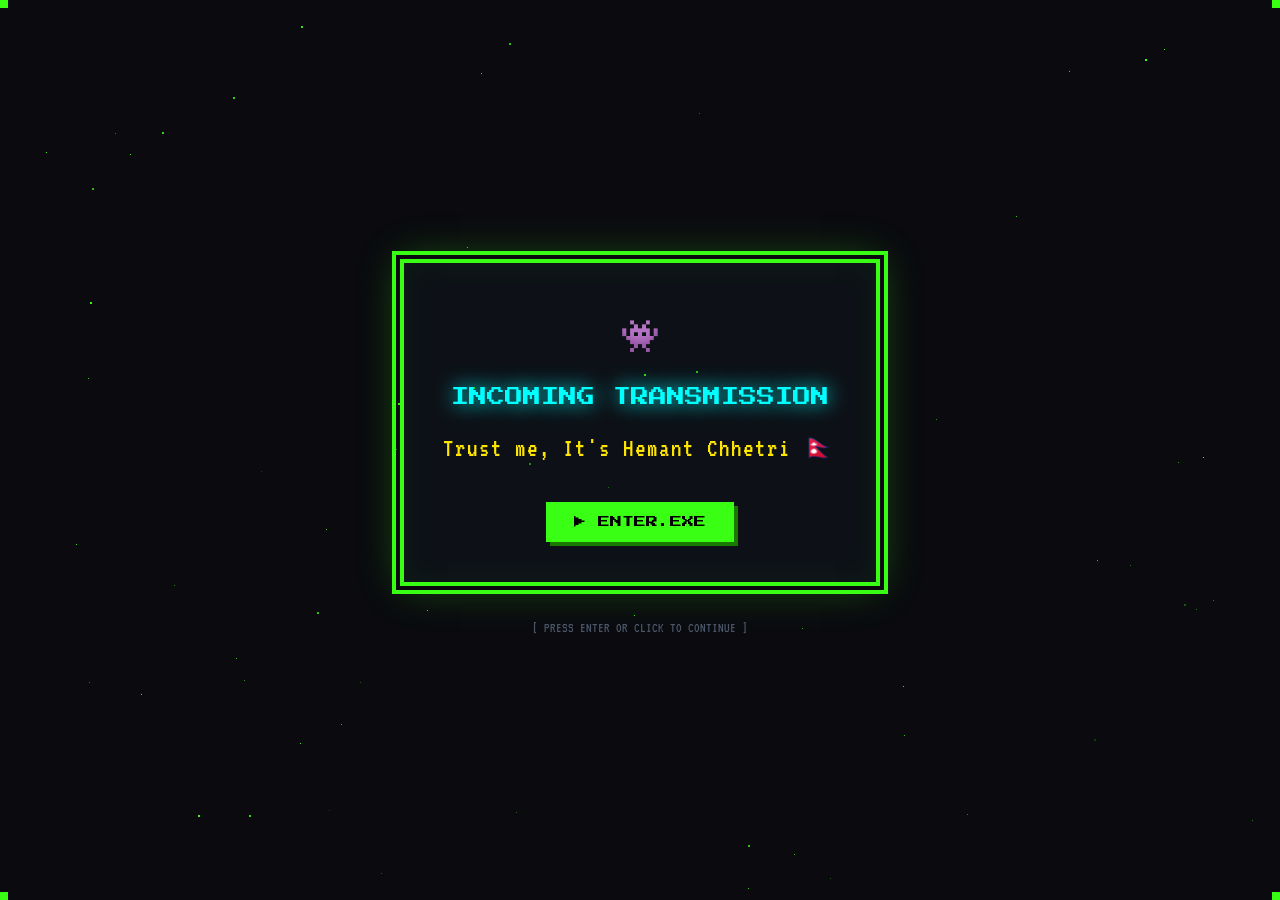
==== commit 475c198f: "new" ====
--- a/index.html
+++ b/index.html
@@ -1,10 +1,68 @@
-<!DOCTYPE html>
+﻿<!DOCTYPE html>
 <html lang="en">
 <head>
 <meta charset="UTF-8">
 <meta name="viewport" content="width=device-width, initial-scale=1.0">
-<title>Hemant Chhetri | Portfolio</title>
+<title>Hemant Chhetri | Full-Stack Developer &amp; Cybersecurity Enthusiast</title>
+<meta name="description" content="Hemant Chhetri is a full-stack developer and cybersecurity enthusiast from Nepal, studying in Chennai, India. Explore projects, skills, and contact information.">
+<meta name="author" content="Hemant Chhetri">
+<meta name="robots" content="index, follow">
+<link rel="canonical" href="https://www.hemantchhetri.com.np/">
+
+<!-- Open Graph / Facebook -->
+<meta property="og:type" content="website">
+<meta property="og:url" content="https://www.hemantchhetri.com.np/">
+<meta property="og:title" content="Hemant Chhetri | Full-Stack Developer &amp; Cybersecurity Enthusiast">
+<meta property="og:description" content="Hemant Chhetri is a full-stack developer and cybersecurity enthusiast from Nepal, studying in Chennai, India. Explore projects, skills, and contact information.">
+<meta property="og:image" content="https://www.hemantchhetri.com.np/hemant-photo1.jpg">
+<meta property="og:image:width" content="800">
+<meta property="og:image:height" content="800">
+<meta property="og:site_name" content="Hemant Chhetri">
+<meta property="og:locale" content="en_US">
+
+<!-- Twitter / X Card -->
+<meta name="twitter:card" content="summary_large_image">
+<meta name="twitter:url" content="https://www.hemantchhetri.com.np/">
+<meta name="twitter:title" content="Hemant Chhetri | Full-Stack Developer &amp; Cybersecurity Enthusiast">
+<meta name="twitter:description" content="Hemant Chhetri is a full-stack developer and cybersecurity enthusiast from Nepal, studying in Chennai, India. Explore projects, skills, and contact information.">
+<meta name="twitter:image" content="https://www.hemantchhetri.com.np/hemant-photo.jpg">
+
+<!-- Favicon -->
+<link rel="icon" type="image/jpeg" href="hemant-photo1.jpg">
+
+<!-- Fonts: preconnect for performance, then load -->
+<link rel="preconnect" href="https://fonts.googleapis.com">
+<link rel="preconnect" href="https://fonts.gstatic.com" crossorigin>
 <link rel="stylesheet" href="style.css">
+
+<!-- Structured Data: Person + WebSite -->
+<script type="application/ld+json">
+{
+  "@context": "https://schema.org",
+  "@graph": [
+    {
+      "@type": "Person",
+      "@id": "https://www.hemantchhetri.com.np/#person",
+      "name": "Hemant Chhetri",
+      "url": "https://www.hemantchhetri.com.np/",
+      "image": "https://www.hemantchhetri.com.np/hemant-photo.jpg",
+      "jobTitle": "Full-Stack Developer & Cybersecurity Enthusiast",
+      "description": "Full-stack developer and cybersecurity enthusiast from Nepal, studying in Chennai, India.",
+      "email": "mailto:sanskritchhetry009@gmail.com",
+      "nationality": {"@type": "Country", "name": "Nepal"},
+      "knowsAbout": ["Web Development", "Cybersecurity", "Python", "JavaScript", "HTML", "CSS"]
+    },
+    {
+      "@type": "WebSite",
+      "@id": "https://www.hemantchhetri.com.np/#website",
+      "url": "https://www.hemantchhetri.com.np/",
+      "name": "Hemant Chhetri",
+      "description": "Portfolio and personal website of Hemant Chhetri",
+      "author": {"@id": "https://www.hemantchhetri.com.np/#person"}
+    }
+  ]
+}
+</script>
 </head>
 <body>
 
@@ -26,15 +84,38 @@
   <div class="popup-footer">[ PRESS ENTER OR CLICK TO CONTINUE ]</div>
 </div>
 
+<!-- WRITER MODE GATE -->
+<div id="writer-gate" class="writer-gate-overlay">
+  <div class="writer-gate-box">
+    <div class="pixel-corner pc-tl"></div>
+    <div class="pixel-corner pc-tr"></div>
+    <div class="pixel-corner pc-bl"></div>
+    <div class="pixel-corner pc-br"></div>
+    <button class="gate-close" onclick="closeWriterGate()" aria-label="Close">&times;</button>
+    <div class="gate-icon">&#x1F512;</div>
+    <div class="gate-title">WRITER MODE LOCKED</div>
+    <div class="gate-sub">Enter the passcode to switch personas</div>
+    <div class="gate-pin-wrap">
+      <input type="password" inputmode="numeric" pattern="[0-9]*" maxlength="1" class="gate-pin-digit" data-index="0" autocomplete="off">
+      <input type="password" inputmode="numeric" pattern="[0-9]*" maxlength="1" class="gate-pin-digit" data-index="1" autocomplete="off">
+      <input type="password" inputmode="numeric" pattern="[0-9]*" maxlength="1" class="gate-pin-digit" data-index="2" autocomplete="off">
+      <input type="password" inputmode="numeric" pattern="[0-9]*" maxlength="1" class="gate-pin-digit" data-index="3" autocomplete="off">
+    </div>
+    <div id="gate-error" class="gate-error"></div>
+    <button class="btn-pixel btn-primary gate-submit" onclick="submitPasscode()">&#x25B6; UNLOCK</button>
+    <div class="gate-hint">Don't have the code? Contact <a href="mailto:sanskritchhetry009@gmail.com">Hemant Chhetri</a> &mdash; he can send it to you.</div>
+  </div>
+</div>
+
 <!-- MUSIC PLAYER -->
-<div class="music-player" id="music-player">
+<div class="music-player" id="music-player" role="region" aria-label="Music player">
   <div class="music-icon">&#x1F3B5;</div>
   <div class="music-info">
     <div class="music-title" id="music-title-text">SPEED</div>
     <div class="music-artist" id="music-artist-text">Chirag Khadka (5:55)
 </div>
   </div>
-  <button class="music-toggle" id="music-toggle" onclick="toggleMusic()">&#x23F8;</button>
+  <button class="music-toggle" id="music-toggle" onclick="toggleMusic()" aria-label="Pause music">&#x23F8;</button>
 </div>
 
 <!-- CURSOR PIXELS -->
@@ -45,28 +126,31 @@
 
 <!-- PAGE WRAPPER -->
 <div class="page-wrapper" id="page-wrapper" style="display:none;">
-
+  <a href="#main-content" class="skip-link">Skip to main content</a>
   <!-- NAV -->
-  <nav>
-    <div class="nav-logo">HC<span>.</span>DEV</div>
-    <div class="mobile-menu-btn" onclick="toggleMobileMenu()" id="menu-btn">
+  <nav aria-label="Main navigation">
+    <a href="#hero" class="nav-logo" aria-label="HC.DEV — Home">HC<span>.</span>DEV</a>
+    <button class="mobile-menu-btn" onclick="toggleMobileMenu()" id="menu-btn" aria-label="Toggle mobile menu" aria-expanded="false" aria-controls="nav-links">
       <span></span><span></span><span></span>
-    </div>
-    <ul class="nav-links" id="nav-links">
+    </button>
+    <ul class="nav-links" id="nav-links" role="list">
       <li><a href="#hero" onclick="closeMobileMenu()">HOME</a></li>
       <li><a href="#about" onclick="closeMobileMenu()">ABOUT</a></li>
       <li><a href="#projects" onclick="closeMobileMenu()">PROJECTS</a></li>
       <li><a href="#skills" onclick="closeMobileMenu()">SKILLS</a></li>
       <li><a href="#contact" onclick="closeMobileMenu()">CONTACT</a></li>
+      <li><button class="mode-toggle-btn" onclick="openWriterGate()">&#x270D;&#xFE0F; WRITER MODE</button></li>
     </ul>
   </nav>
+
+  <main id="main-content">
 
   <!-- HERO SECTION -->
   <section id="hero">
     <div class="hero-inner fade-in visible">
       <div class="hero-photo-wrapper">
         <div class="hero-photo-frame">
-          <img src="[data-uri]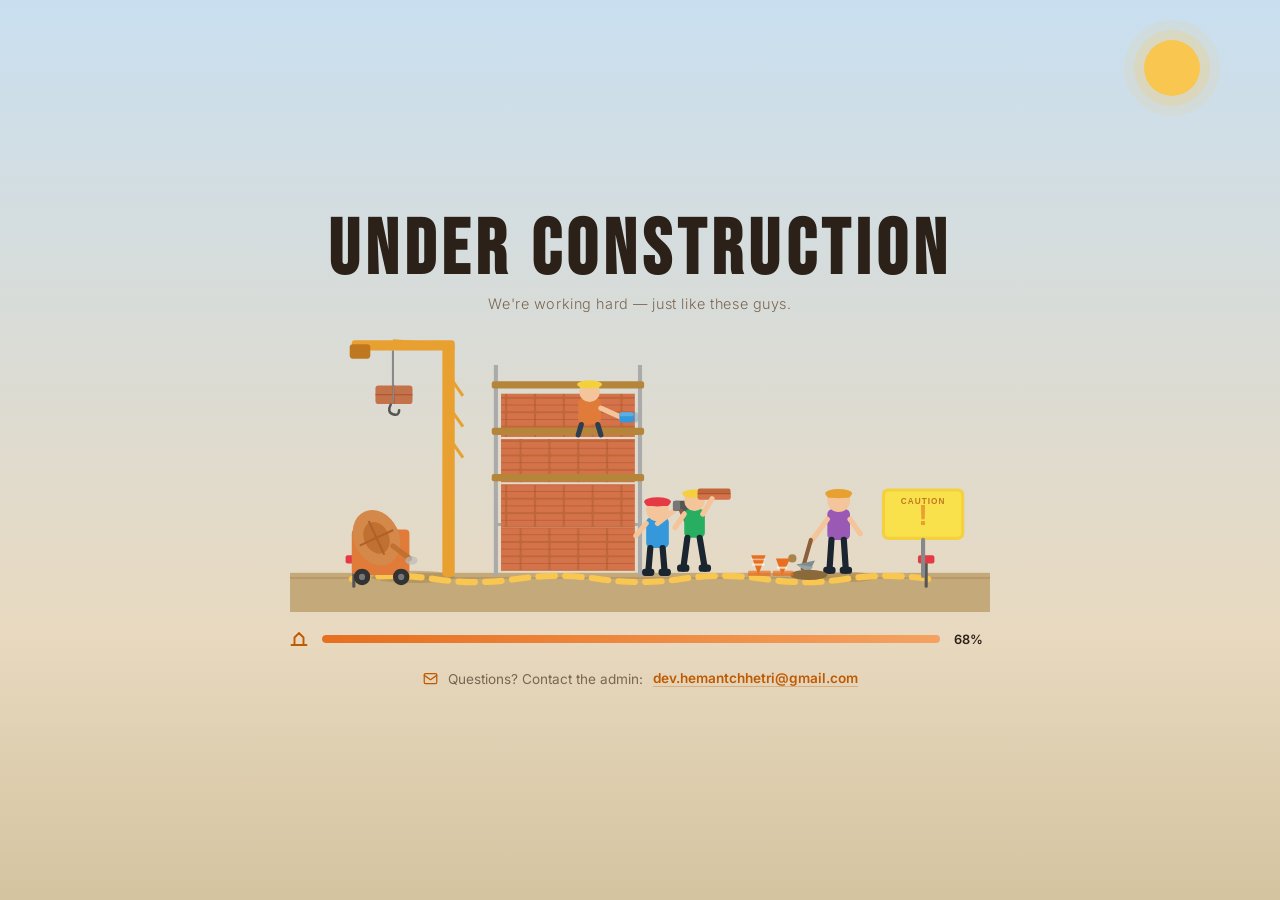
==== commit 45ad6cbc: "construction" ====
--- a/index.html
+++ b/index.html
@@ -1,493 +1,533 @@
-﻿<!DOCTYPE html>
+<!DOCTYPE html>
 <html lang="en">
 <head>
-<meta charset="UTF-8">
-<meta name="viewport" content="width=device-width, initial-scale=1.0">
-<title>Hemant Chhetri | Full-Stack Developer &amp; Cybersecurity Enthusiast</title>
-<meta name="description" content="Hemant Chhetri is a full-stack developer and cybersecurity enthusiast from Nepal, studying in Chennai, India. Explore projects, skills, and contact information.">
-<meta name="author" content="Hemant Chhetri">
-<meta name="robots" content="index, follow">
-<link rel="canonical" href="https://www.hemantchhetri.com.np/">
-
-<!-- Open Graph / Facebook -->
-<meta property="og:type" content="website">
-<meta property="og:url" content="https://www.hemantchhetri.com.np/">
-<meta property="og:title" content="Hemant Chhetri | Full-Stack Developer &amp; Cybersecurity Enthusiast">
-<meta property="og:description" content="Hemant Chhetri is a full-stack developer and cybersecurity enthusiast from Nepal, studying in Chennai, India. Explore projects, skills, and contact information.">
-<meta property="og:image" content="https://www.hemantchhetri.com.np/hemant-photo1.jpg">
-<meta property="og:image:width" content="800">
-<meta property="og:image:height" content="800">
-<meta property="og:site_name" content="Hemant Chhetri">
-<meta property="og:locale" content="en_US">
-
-<!-- Twitter / X Card -->
-<meta name="twitter:card" content="summary_large_image">
-<meta name="twitter:url" content="https://www.hemantchhetri.com.np/">
-<meta name="twitter:title" content="Hemant Chhetri | Full-Stack Developer &amp; Cybersecurity Enthusiast">
-<meta name="twitter:description" content="Hemant Chhetri is a full-stack developer and cybersecurity enthusiast from Nepal, studying in Chennai, India. Explore projects, skills, and contact information.">
-<meta name="twitter:image" content="https://www.hemantchhetri.com.np/hemant-photo.jpg">
-
-<!-- Favicon -->
-<link rel="icon" type="image/jpeg" href="hemant-photo1.jpg">
-
-<!-- Fonts: preconnect for performance, then load -->
-<link rel="preconnect" href="https://fonts.googleapis.com">
-<link rel="preconnect" href="https://fonts.gstatic.com" crossorigin>
-<link rel="stylesheet" href="style.css">
-
-<!-- Structured Data: Person + WebSite -->
-<script type="application/ld+json">
-{
-  "@context": "https://schema.org",
-  "@graph": [
-    {
-      "@type": "Person",
-      "@id": "https://www.hemantchhetri.com.np/#person",
-      "name": "Hemant Chhetri",
-      "url": "https://www.hemantchhetri.com.np/",
-      "image": "https://www.hemantchhetri.com.np/hemant-photo.jpg",
-      "jobTitle": "Full-Stack Developer & Cybersecurity Enthusiast",
-      "description": "Full-stack developer and cybersecurity enthusiast from Nepal, studying in Chennai, India.",
-      "email": "mailto:sanskritchhetry009@gmail.com",
-      "nationality": {"@type": "Country", "name": "Nepal"},
-      "knowsAbout": ["Web Development", "Cybersecurity", "Python", "JavaScript", "HTML", "CSS"]
-    },
-    {
-      "@type": "WebSite",
-      "@id": "https://www.hemantchhetri.com.np/#website",
-      "url": "https://www.hemantchhetri.com.np/",
-      "name": "Hemant Chhetri",
-      "description": "Portfolio and personal website of Hemant Chhetri",
-      "author": {"@id": "https://www.hemantchhetri.com.np/#person"}
-    }
-  ]
-}
-</script>
+  <meta charset="UTF-8"/>
+  <meta name="viewport" content="width=device-width, initial-scale=1.0"/>
+  <title>Under Construction</title>
+  <link href="https://fonts.googleapis.com/css2?family=Inter:wght@300;400;600&family=Bebas+Neue&display=swap" rel="stylesheet">
+  <style>
+    *, *::before, *::after { box-sizing: border-box; margin: 0; padding: 0; }
+
+    body {
+      background: #f0e9dc;
+      font-family: 'Inter', sans-serif;
+      min-height: 100vh;
+      display: flex;
+      flex-direction: column;
+      align-items: center;
+      justify-content: center;
+      overflow: hidden;
+    }
+
+    /* ─── SKY ─── */
+    .sky {
+      position: fixed;
+      inset: 0;
+      background: linear-gradient(to bottom, #c9dff0 0%, #e8d9c0 70%, #d4c4a0 100%);
+      z-index: 0;
+    }
+
+    /* Sun */
+    .sun {
+      position: fixed;
+      top: 40px; right: 80px;
+      width: 56px; height: 56px;
+      background: #f9c74f;
+      border-radius: 50%;
+      box-shadow: 0 0 0 10px rgba(249,199,79,.2), 0 0 0 20px rgba(249,199,79,.1);
+      z-index: 1;
+      animation: sunBob 6s ease-in-out infinite;
+    }
+    @keyframes sunBob {
+      0%,100% { transform: translateY(0); }
+      50%      { transform: translateY(-6px); }
+    }
+
+    /* Clouds */
+    .cloud {
+      position: fixed; z-index: 1;
+      background: #fff;
+      border-radius: 50px;
+      opacity: .85;
+      animation: cloudDrift linear infinite;
+    }
+    .cloud::before, .cloud::after {
+      content: ''; position: absolute;
+      background: #fff; border-radius: 50%;
+    }
+    .c1 { width:120px; height:36px; top:60px; left:-140px; animation-duration:28s; animation-delay:0s; }
+    .c1::before { width:56px; height:56px; top:-28px; left:18px; }
+    .c1::after  { width:40px; height:40px; top:-20px; left:60px; }
+    .c2 { width:90px;  height:28px; top:90px; left:-110px; animation-duration:38s; animation-delay:-12s; opacity:.6;}
+    .c2::before { width:40px; height:40px; top:-22px; left:12px; }
+    .c2::after  { width:30px; height:30px; top:-14px; left:44px; }
+    @keyframes cloudDrift {
+      from { transform: translateX(-200px); }
+      to   { transform: translateX(110vw); }
+    }
+
+    /* ─── SCENE CONTAINER ─── */
+    .scene {
+      position: relative; z-index: 2;
+      width: min(700px, 96vw);
+      display: flex;
+      flex-direction: column;
+      align-items: center;
+    }
+
+    /* ─── TEXT ABOVE ─── */
+    .headline {
+      text-align: center;
+      margin-bottom: 22px;
+    }
+    .headline h1 {
+      font-family: 'Bebas Neue', sans-serif;
+      font-size: clamp(2.6rem,9vw,4.8rem);
+      letter-spacing: .08em;
+      color: #2b2118;
+      line-height: 1;
+    }
+    .headline p {
+      font-size: .9rem;
+      font-weight: 300;
+      color: #7a6652;
+      letter-spacing: .04em;
+      margin-top: 6px;
+    }
+
+    /* ─── CONSTRUCTION GROUND ─── */
+    .ground-wrap {
+      width: 100%;
+      position: relative;
+    }
+
+    /* SVG scene */
+    .construction-svg {
+      width: 100%;
+      height: auto;
+      display: block;
+    }
+
+    /* ─── PROGRESS BAR ─── */
+    .progress-section {
+      width: 100%;
+      margin-top: 18px;
+      display: flex;
+      align-items: center;
+      gap: 14px;
+    }
+    .progress-track {
+      flex: 1;
+      height: 8px;
+      background: rgba(0,0,0,.1);
+      border-radius: 100px;
+      overflow: hidden;
+    }
+    .progress-fill {
+      height: 100%;
+      background: linear-gradient(90deg, #e76f1f, #f4a261);
+      border-radius: 100px;
+      animation: progMove 4s ease-in-out infinite alternate;
+    }
+    @keyframes progMove {
+      from { width: 48%; }
+      to   { width: 74%; }
+    }
+    .progress-pct {
+      font-size: .8rem;
+      font-weight: 600;
+      color: #2b2118;
+      min-width: 36px;
+      animation: pctTick 4s ease-in-out infinite alternate;
+    }
+    @keyframes pctTick {
+      from { opacity: 1; }
+      50%  { opacity: .5; }
+      to   { opacity: 1; }
+    }
+
+    /* ─── CONTACT ─── */
+    .contact-row {
+      margin-top: 22px;
+      display: flex;
+      align-items: center;
+      gap: 10px;
+      font-size: .85rem;
+      color: #7a6652;
+    }
+    .contact-row a {
+      color: #c05a00;
+      font-weight: 600;
+      text-decoration: none;
+      border-bottom: 1px solid rgba(192,90,0,.3);
+      transition: border-color .2s;
+    }
+    .contact-row a:hover { border-color: #c05a00; }
+
+    /* ══════════════════════════════════
+       SVG ANIMATIONS
+    ══════════════════════════════════ */
+
+    /* Worker 1 — Hammering */
+    #hammer-arm { transform-origin: 220px 178px; animation: hammerSwing .55s ease-in-out infinite alternate; }
+    @keyframes hammerSwing {
+      from { transform: rotate(-38deg); }
+      to   { transform: rotate(22deg); }
+    }
+
+    /* Worker 2 — Walking with bricks */
+    #walker { animation: walkAcross 6s linear infinite; }
+    @keyframes walkAcross {
+      0%   { transform: translateX(0px); }
+      45%  { transform: translateX(110px); }
+      55%  { transform: translateX(110px); }
+      100% { transform: translateX(0px); }
+    }
+    #walk-leg-l { transform-origin: 390px 242px; animation: legL .42s ease-in-out infinite alternate; }
+    #walk-leg-r { transform-origin: 398px 242px; animation: legR .42s ease-in-out infinite alternate; }
+    @keyframes legL { from { transform: rotate(18deg); } to { transform: rotate(-18deg); } }
+    @keyframes legR { from { transform: rotate(-18deg); } to { transform: rotate(18deg); } }
+    #walk-arm   { transform-origin: 389px 218px; animation: walkArm .42s ease-in-out infinite alternate; }
+    @keyframes walkArm { from { transform: rotate(-20deg); } to { transform: rotate(20deg); } }
+
+    /* Worker 3 — Digging */
+    #digger-arm { transform-origin: 530px 185px; animation: digArm .6s ease-in-out infinite alternate; }
+    @keyframes digArm {
+      from { transform: rotate(-30deg); }
+      to   { transform: rotate(35deg); }
+    }
+    #shovel     { transform-origin: 530px 185px; animation: digArm .6s ease-in-out infinite alternate; }
+    #dirt-1 { animation: dirtFly1 .6s ease-in-out infinite alternate; }
+    #dirt-2 { animation: dirtFly2 .6s ease-in-out infinite alternate; }
+    @keyframes dirtFly1 {
+      from { transform: translate(0,0) scale(0); opacity:0; }
+      to   { transform: translate(-12px,-18px) scale(1); opacity:1; }
+    }
+    @keyframes dirtFly2 {
+      from { transform: translate(0,0) scale(0); opacity:0; }
+      to   { transform: translate(-20px,-10px) scale(1); opacity:.7; }
+    }
+
+    /* Building bricks appearing */
+    #brick-row-3 { animation: brickAppear 2.4s ease-in-out infinite; }
+    @keyframes brickAppear {
+      0%,40% { opacity:0; transform:translateY(6px); }
+      60%,100%{ opacity:1; transform:translateY(0); }
+    }
+
+    /* Crane hook swinging */
+    #crane-hook { transform-origin: 162px 68px; animation: hookSwing 3s ease-in-out infinite alternate; }
+    @keyframes hookSwing {
+      from { transform: rotate(-8deg); }
+      to   { transform: rotate(8deg); }
+    }
+    #crane-load { transform-origin: 162px 68px; animation: hookSwing 3s ease-in-out infinite alternate; }
+
+    /* Scaffold worker — painting */
+    #paint-arm  { transform-origin: 292px 132px; animation: paintBrush .9s ease-in-out infinite alternate; }
+    @keyframes paintBrush {
+      from { transform: rotate(-15deg) translateX(0); }
+      to   { transform: rotate(10deg) translateX(8px); }
+    }
+
+    /* Caution tape wave */
+    #tape-wave  { animation: tapeWave 2s ease-in-out infinite alternate; }
+    @keyframes tapeWave {
+      from { d: path("M60,288 Q100,282 140,288 Q180,294 220,288 Q260,282 300,288 Q340,294 380,288 Q420,282 460,288 Q500,294 540,288 Q580,282 620,288"); }
+      to   { d: path("M60,288 Q100,294 140,288 Q180,282 220,288 Q260,294 300,288 Q340,282 380,288 Q420,294 460,288 Q500,282 540,288 Q580,294 620,288"); }
+    }
+
+    /* Smoke puffs from cement mixer */
+    #puff1 { animation: puffUp 1.8s ease-out infinite; }
+    #puff2 { animation: puffUp 1.8s ease-out infinite .6s; }
+    #puff3 { animation: puffUp 1.8s ease-out infinite 1.2s; }
+    @keyframes puffUp {
+      0%   { transform:translate(0,0) scale(.4); opacity:.7; }
+      100% { transform:translate(-8px,-28px) scale(1.4); opacity:0; }
+    }
+
+    /* Mixer drum spin */
+    #mixer-drum { transform-origin: 84px 248px; animation: drumSpin 1.2s linear infinite; }
+    @keyframes drumSpin { to { transform: rotate(360deg); } }
+  </style>
 </head>
 <body>
 
-<!-- POPUP -->
-<div id="popup-overlay">
-  <canvas id="popup-stars" style="position:absolute;inset:0;pointer-events:none;"></canvas>
-  <div class="popup-box">
-    <div class="pixel-corner pc-tl"></div>
-    <div class="pixel-corner pc-tr"></div>
-    <div class="pixel-corner pc-bl"></div>
-    <div class="pixel-corner pc-br"></div>
-    <span class="popup-pixel-icon">&#x1F47E;</span>
-    <div class="popup-title">INCOMING TRANSMISSION</div>
-    <div class="popup-sub">Trust me, It's Hemant Chhetri &#x1F1F3;&#x1F1F5;</div>
-    <button class="popup-btn" id="enter-btn" onclick="enterSite()">
-      &#x25B6; ENTER.EXE
-    </button>
+  <div class="sky"></div>
+  <div class="sun"></div>
+  <div class="cloud c1"></div>
+  <div class="cloud c2"></div>
+
+  <div class="scene">
+    <!-- Headline -->
+    <div class="headline">
+      <h1>Under Construction</h1>
+      <p>We're working hard — just like these guys.</p>
+    </div>
+
+    <!-- ═══════════════ SVG SCENE ═══════════════ -->
+    <div class="ground-wrap">
+    <svg class="construction-svg" viewBox="0 50 680 270" xmlns="http://www.w3.org/2000/svg">
+      <defs>
+        <pattern id="brick" x="0" y="0" width="28" height="14" patternUnits="userSpaceOnUse">
+          <rect width="28" height="14" fill="#c0673a"/>
+          <rect x="1" y="1" width="26" height="12" fill="#d4724a" rx="1"/>
+          <line x1="0" y1="7" x2="28" y2="7" stroke="#a85030" stroke-width=".5"/>
+        </pattern>
+        <pattern id="brick2" x="14" y="0" width="28" height="14" patternUnits="userSpaceOnUse">
+          <rect width="28" height="14" fill="#c0673a"/>
+          <rect x="1" y="1" width="26" height="12" fill="#d4724a" rx="1"/>
+          <line x1="0" y1="7" x2="28" y2="7" stroke="#a85030" stroke-width=".5"/>
+        </pattern>
+      </defs>
+
+      <!-- ── GROUND ── -->
+      <rect x="0" y="282" width="680" height="40" fill="#c4a97a"/>
+      <rect x="0" y="286" width="680" height="2" fill="#b89a6a"/>
+
+      <!-- dirt patches -->
+      <ellipse cx="120" cy="286" rx="40" ry="6" fill="#a8854a" opacity=".5"/>
+      <ellipse cx="540" cy="286" rx="30" ry="5" fill="#a8854a" opacity=".5"/>
+
+      <!-- ── CAUTION TAPE ── -->
+      <path id="tape-wave" d="M60,288 Q100,282 140,288 Q180,294 220,288 Q260,282 300,288 Q340,294 380,288 Q420,282 460,288 Q500,294 540,288 Q580,282 620,288" stroke="#f9c74f" stroke-width="6" fill="none" stroke-dasharray="16 10" stroke-linecap="round"/>
+      <!-- tape poles -->
+      <line x1="62"  y1="270" x2="62"  y2="295" stroke="#555" stroke-width="3" stroke-linecap="round"/>
+      <line x1="618" y1="270" x2="618" y2="295" stroke="#555" stroke-width="3" stroke-linecap="round"/>
+      <rect x="54"  y="265" width="16" height="8" rx="2" fill="#e63946"/>
+      <rect x="610" y="265" width="16" height="8" rx="2" fill="#e63946"/>
+
+      <!-- ── BUILDING UNDER CONSTRUCTION ── -->
+      <!-- Scaffold poles -->
+      <line x1="200" y1="80" x2="200" y2="285" stroke="#aaa" stroke-width="4"/>
+      <line x1="340" y1="80" x2="340" y2="285" stroke="#aaa" stroke-width="4"/>
+      <line x1="200" y1="100" x2="340" y2="100" stroke="#aaa" stroke-width="3"/>
+      <line x1="200" y1="145" x2="340" y2="145" stroke="#aaa" stroke-width="3"/>
+      <line x1="200" y1="190" x2="340" y2="190" stroke="#aaa" stroke-width="3"/>
+      <line x1="200" y1="235" x2="340" y2="235" stroke="#aaa" stroke-width="3"/>
+
+      <!-- Brick wall rows -->
+      <rect x="205" y="238" width="130" height="42" fill="url(#brick)"/>
+      <rect x="205" y="196" width="130" height="42" fill="url(#brick2)"/>
+      <rect x="205" y="152" width="130" height="42" fill="url(#brick)"/>
+      <!-- top row appearing -->
+      <g id="brick-row-3">
+        <rect x="205" y="108" width="130" height="42" fill="url(#brick2)"/>
+      </g>
+
+      <!-- scaffold planks -->
+      <rect x="196" y="96"  width="148" height="7" rx="2" fill="#b5853a"/>
+      <rect x="196" y="141" width="148" height="7" rx="2" fill="#b5853a"/>
+      <rect x="196" y="186" width="148" height="7" rx="2" fill="#b5853a"/>
+
+      <!-- ── SCAFFOLD WORKER (painter) ── -->
+      <!-- sits on plank at y=141 -->
+      <!-- body -->
+      <rect x="280" y="112" width="22" height="26" rx="5" fill="#e07b39"/>
+      <!-- head -->
+      <circle cx="291" cy="106" r="10" fill="#f4c49a"/>
+      <!-- hard hat -->
+      <ellipse cx="291" cy="99" rx="12" ry="4" fill="#f4d03f"/>
+      <rect x="281" y="97" width="20" height="5" rx="2" fill="#f4d03f"/>
+      <!-- paint arm -->
+      <g id="paint-arm">
+        <line x1="302" y1="122" x2="324" y2="132" stroke="#f4c49a" stroke-width="5" stroke-linecap="round"/>
+        <!-- roller -->
+        <rect x="320" y="126" width="14" height="10" rx="3" fill="#3498db"/>
+        <rect x="320" y="126" width="14" height="4"  rx="2" fill="#5dade2"/>
+        <!-- paint streak on wall -->
+        <rect x="334" y="126" width="4" height="10" rx="2" fill="rgba(52,152,219,.35)"/>
+      </g>
+      <!-- legs -->
+      <line x1="283" y1="138" x2="280" y2="148" stroke="#2c3e50" stroke-width="5" stroke-linecap="round"/>
+      <line x1="299" y1="138" x2="302" y2="148" stroke="#2c3e50" stroke-width="5" stroke-linecap="round"/>
+
+      <!-- ── CRANE ── -->
+      <!-- mast -->
+      <rect x="148" y="58" width="12" height="228" rx="4" fill="#e8a030"/>
+      <line x1="154" y1="90" x2="168" y2="110" stroke="#e8a030" stroke-width="3"/>
+      <line x1="154" y1="120" x2="168" y2="140" stroke="#e8a030" stroke-width="3"/>
+      <line x1="154" y1="150" x2="168" y2="170" stroke="#e8a030" stroke-width="3"/>
+      <!-- boom -->
+      <rect x="60" y="56" width="100" height="10" rx="3" fill="#e8a030"/>
+      <line x1="154" y1="60" x2="100" y2="56" stroke="#e8a030" stroke-width="2"/>
+      <!-- counterweight -->
+      <rect x="58" y="60" width="20" height="14" rx="3" fill="#c07820"/>
+      <!-- hook rope + hook + load -->
+      <g id="crane-hook">
+        <line x1="100" y1="66" x2="100" y2="118" stroke="#888" stroke-width="2"/>
+        <!-- hook -->
+        <path d="M98,118 Q94,126 100,128 Q106,130 106,124" fill="none" stroke="#555" stroke-width="2.5" stroke-linecap="round"/>
+      </g>
+      <g id="crane-load">
+        <!-- suspended brick pallet -->
+        <rect x="83" y="100" width="36" height="18" rx="3" fill="#c0673a" opacity=".9"/>
+        <line x1="83" y1="109" x2="119" y2="109" stroke="#a85030" stroke-width="1"/>
+        <line x1="101" y1="100" x2="101" y2="118" stroke="#a85030" stroke-width="1"/>
+        <!-- rope to hook -->
+        <line x1="101" y1="100" x2="100" y2="118" stroke="#888" stroke-width="1.5"/>
+      </g>
+
+      <!-- ── CEMENT MIXER ── -->
+      <!-- base frame -->
+      <rect x="60" y="240" width="56" height="44" rx="4" fill="#e07b39"/>
+      <!-- wheels -->
+      <circle cx="70"  cy="286" r="8" fill="#333"/>
+      <circle cx="70"  cy="286" r="3" fill="#777"/>
+      <circle cx="108" cy="286" r="8" fill="#333"/>
+      <circle cx="108" cy="286" r="3" fill="#777"/>
+      <!-- drum -->
+      <g id="mixer-drum">
+        <ellipse cx="84" cy="248" rx="22" ry="28" fill="#d4884a" transform="rotate(-25,84,248)"/>
+        <ellipse cx="84" cy="248" rx="12" ry="16" fill="#c07030" transform="rotate(-25,84,248)"/>
+        <line x1="84" y1="230" x2="84" y2="266" stroke="#b06028" stroke-width="2" transform="rotate(-25,84,248)"/>
+        <line x1="66"  y1="248" x2="102" y2="248" stroke="#b06028" stroke-width="2" transform="rotate(-25,84,248)"/>
+      </g>
+      <!-- spout -->
+      <line x1="100" y1="256" x2="116" y2="268" stroke="#c07030" stroke-width="5" stroke-linecap="round"/>
+      <!-- concrete drip -->
+      <ellipse cx="118" cy="270" rx="6" ry="4" fill="#bbb" opacity=".7"/>
+      <!-- smoke puffs -->
+      <circle id="puff1" cx="74" cy="228" r="6"  fill="#ccc" opacity="0"/>
+      <circle id="puff2" cx="80" cy="224" r="5"  fill="#bbb" opacity="0"/>
+      <circle id="puff3" cx="70" cy="222" r="4"  fill="#ddd" opacity="0"/>
+
+      <!-- ── WORKER 1 — HAMMERING ── -->
+      <!-- stands right of building, hitting wall -->
+      <!-- body -->
+      <rect x="346" y="228" width="22" height="30" rx="5" fill="#3498db"/>
+      <!-- head -->
+      <circle cx="357" cy="221" r="11" fill="#f4c49a"/>
+      <!-- hard hat -->
+      <ellipse cx="357" cy="213" rx="13" ry="4.5" fill="#e63946"/>
+      <rect x="345" y="211" width="24" height="6" rx="3" fill="#e63946"/>
+      <!-- hammer arm -->
+      <g id="hammer-arm">
+        <line x1="357" y1="234" x2="375" y2="220" stroke="#f4c49a" stroke-width="5" stroke-linecap="round"/>
+        <!-- hammer head -->
+        <rect x="372" y="212" width="16" height="10" rx="3" fill="#555"/>
+        <rect x="372" y="212" width="7"  height="10" rx="2" fill="#777"/>
+        <!-- handle -->
+        <line x1="380" y1="222" x2="386" y2="234" stroke="#8B5E3C" stroke-width="4" stroke-linecap="round"/>
+      </g>
+      <!-- other arm -->
+      <line x1="346" y1="234" x2="336" y2="246" stroke="#f4c49a" stroke-width="5" stroke-linecap="round"/>
+      <!-- legs -->
+      <line x1="350" y1="258" x2="348" y2="282" stroke="#1a252f" stroke-width="6" stroke-linecap="round"/>
+      <line x1="362" y1="258" x2="364" y2="282" stroke="#1a252f" stroke-width="6" stroke-linecap="round"/>
+      <!-- boots -->
+      <rect x="342" y="278" width="12" height="7" rx="3" fill="#1a252f"/>
+      <rect x="358" y="278" width="12" height="7" rx="3" fill="#1a252f"/>
+      <!-- impact sparks -->
+      <g opacity=".8">
+        <line x1="394" y1="218" x2="400" y2="210" stroke="#f9c74f" stroke-width="1.5" stroke-linecap="round"/>
+        <line x1="396" y1="222" x2="404" y2="220" stroke="#f9c74f" stroke-width="1.5" stroke-linecap="round"/>
+        <line x1="393" y1="226" x2="400" y2="228" stroke="#f9c74f" stroke-width="1.5" stroke-linecap="round"/>
+      </g>
+
+      <!-- ── WORKER 2 — WALKING WITH BRICK STACK ── -->
+      <g id="walker">
+        <!-- body -->
+        <rect x="383" y="220" width="20" height="28" rx="5" fill="#27ae60"/>
+        <!-- head -->
+        <circle cx="393" cy="212" r="10" fill="#f4c49a"/>
+        <!-- hard hat -->
+        <ellipse cx="393" cy="205" rx="12" ry="4" fill="#f4d03f"/>
+        <rect x="382" y="203" width="22" height="5" rx="2" fill="#f4d03f"/>
+        <!-- brick stack carried on shoulder -->
+        <rect x="396" y="200" width="32" height="10" rx="2" fill="#c0673a"/>
+        <rect x="396" y="206" width="32" height="5"  rx="2" fill="#d4724a"/>
+        <line x1="396" y1="205" x2="428" y2="205" stroke="#a85030" stroke-width=".8"/>
+        <!-- carry arm -->
+        <g id="walk-arm">
+          <line x1="401" y1="225" x2="410" y2="210" stroke="#f4c49a" stroke-width="5" stroke-linecap="round"/>
+        </g>
+        <!-- other arm swing -->
+        <line x1="383" y1="225" x2="374" y2="238" stroke="#f4c49a" stroke-width="5" stroke-linecap="round"/>
+        <!-- legs -->
+        <g id="walk-leg-l">
+          <line x1="386" y1="248" x2="382" y2="278" stroke="#1a252f" stroke-width="6" stroke-linecap="round"/>
+          <rect x="376" y="274" width="12" height="7" rx="3" fill="#1a252f"/>
+        </g>
+        <g id="walk-leg-r">
+          <line x1="398" y1="248" x2="403" y2="278" stroke="#1a252f" stroke-width="6" stroke-linecap="round"/>
+          <rect x="397" y="274" width="12" height="7" rx="3" fill="#1a252f"/>
+        </g>
+      </g>
+
+      <!-- ── WORKER 3 — DIGGING ── -->
+      <!-- stands far right -->
+      <!-- body -->
+      <rect x="522" y="220" width="22" height="30" rx="5" fill="#9b59b6"/>
+      <!-- head -->
+      <circle cx="533" cy="212" r="11" fill="#f4c49a"/>
+      <!-- hard hat -->
+      <ellipse cx="533" cy="205" rx="13" ry="4.5" fill="#e8a030"/>
+      <rect x="521" y="203" width="24" height="6" rx="3" fill="#e8a030"/>
+      <!-- dig arm + shovel -->
+      <g id="digger-arm">
+        <line x1="522" y1="230" x2="506" y2="252" stroke="#f4c49a" stroke-width="5" stroke-linecap="round"/>
+        <!-- shovel handle -->
+        <line x1="506" y1="250" x2="498" y2="278" stroke="#8B5E3C" stroke-width="4" stroke-linecap="round"/>
+        <!-- shovel blade -->
+        <path d="M492,274 L504,282 L510,270 Z" fill="#7f8c8d"/>
+        <path d="M492,274 L504,282 L508,276 Z" fill="#95a5a6"/>
+      </g>
+      <!-- other arm -->
+      <line x1="544" y1="230" x2="554" y2="244" stroke="#f4c49a" stroke-width="5" stroke-linecap="round"/>
+      <!-- legs -->
+      <line x1="526" y1="250" x2="524" y2="280" stroke="#1a252f" stroke-width="6" stroke-linecap="round"/>
+      <line x1="538" y1="250" x2="540" y2="280" stroke="#1a252f" stroke-width="6" stroke-linecap="round"/>
+      <!-- boots -->
+      <rect x="518" y="276" width="12" height="7" rx="3" fill="#1a252f"/>
+      <rect x="534" y="276" width="12" height="7" rx="3" fill="#1a252f"/>
+      <!-- dirt flying -->
+      <circle id="dirt-1" cx="488" cy="268" r="4" fill="#a8854a"/>
+      <circle id="dirt-2" cx="480" cy="272" r="3" fill="#a8854a"/>
+
+      <!-- hole in ground -->
+      <ellipse cx="504" cy="284" rx="18" ry="5" fill="#8a6a3a"/>
+
+      <!-- ── TRAFFIC CONES ── -->
+      <!-- cone 1 -->
+      <polygon points="455,284 448,265 462,265" fill="#e76f1f"/>
+      <rect x="445" y="280" width="22" height="5" rx="1" fill="#e76f1f" opacity=".7"/>
+      <line x1="449" y1="274" x2="461" y2="274" stroke="#fff" stroke-width="2" opacity=".7"/>
+      <line x1="448" y1="269" x2="462" y2="269" stroke="#fff" stroke-width="1.5" opacity=".5"/>
+      <!-- cone 2 -->
+      <polygon points="478,284 472,268 486,268" fill="#e76f1f"/>
+      <rect x="469" y="280" width="20" height="5" rx="1" fill="#e76f1f" opacity=".7"/>
+      <line x1="473" y1="277" x2="483" y2="277" stroke="#fff" stroke-width="2" opacity=".7"/>
+
+      <!-- ── SIGN BOARD ── -->
+      <rect x="575" y="200" width="80" height="50" rx="6" fill="#f4d03f"/>
+      <rect x="578" y="203" width="74" height="44" rx="4" fill="#f9e14b"/>
+      <!-- exclamation mark -->
+      <text x="615" y="236" text-anchor="middle" font-size="28" font-weight="900" fill="#e8a030" font-family="Arial">!</text>
+      <!-- sign post -->
+      <line x1="615" y1="250" x2="615" y2="285" stroke="#888" stroke-width="4" stroke-linecap="round"/>
+      <!-- "CAUTION" text on sign -->
+      <text x="615" y="215" text-anchor="middle" font-size="8" font-weight="700" fill="#c07820" font-family="Arial" letter-spacing="1">CAUTION</text>
+
+    </svg>
+    </div>
+
+    <!-- Progress bar -->
+    <div class="progress-section">
+      <svg width="18" height="18" viewBox="0 0 24 24" fill="none" stroke="#c05a00" stroke-width="2.5" stroke-linecap="round"><path d="M2 20h20M6 20V10l6-6 6 6v10"/></svg>
+      <div class="progress-track">
+        <div class="progress-fill"></div>
+      </div>
+      <span class="progress-pct">68%</span>
+    </div>
+
+    <!-- Contact -->
+    <div class="contact-row">
+      <svg width="15" height="15" viewBox="0 0 24 24" fill="none" stroke="#c05a00" stroke-width="2" stroke-linecap="round" stroke-linejoin="round"><rect x="2" y="4" width="20" height="16" rx="2"/><path d="m2 7 10 7 10-7"/></svg>
+      Questions? Contact the admin:
+      <a href="mailto:dev.hemantchhetri@gmail.com">dev.hemantchhetri@gmail.com</a>
+    </div>
   </div>
-  <div class="popup-footer">[ PRESS ENTER OR CLICK TO CONTINUE ]</div>
-</div>
-
-<!-- WRITER MODE GATE -->
-<div id="writer-gate" class="writer-gate-overlay">
-  <div class="writer-gate-box">
-    <div class="pixel-corner pc-tl"></div>
-    <div class="pixel-corner pc-tr"></div>
-    <div class="pixel-corner pc-bl"></div>
-    <div class="pixel-corner pc-br"></div>
-    <button class="gate-close" onclick="closeWriterGate()" aria-label="Close">&times;</button>
-    <div class="gate-icon">&#x1F512;</div>
-    <div class="gate-title">WRITER MODE LOCKED</div>
-    <div class="gate-sub">Enter the passcode to switch personas</div>
-    <div class="gate-pin-wrap">
-      <input type="password" inputmode="numeric" pattern="[0-9]*" maxlength="1" class="gate-pin-digit" data-index="0" autocomplete="off">
-      <input type="password" inputmode="numeric" pattern="[0-9]*" maxlength="1" class="gate-pin-digit" data-index="1" autocomplete="off">
-      <input type="password" inputmode="numeric" pattern="[0-9]*" maxlength="1" class="gate-pin-digit" data-index="2" autocomplete="off">
-      <input type="password" inputmode="numeric" pattern="[0-9]*" maxlength="1" class="gate-pin-digit" data-index="3" autocomplete="off">
-    </div>
-    <div id="gate-error" class="gate-error"></div>
-    <button class="btn-pixel btn-primary gate-submit" onclick="submitPasscode()">&#x25B6; UNLOCK</button>
-    <div class="gate-hint">Don't have the code? Contact <a href="mailto:sanskritchhetry009@gmail.com">Hemant Chhetri</a> &mdash; he can send it to you.</div>
-  </div>
-</div>
-
-<!-- MUSIC PLAYER -->
-<div class="music-player" id="music-player" role="region" aria-label="Music player">
-  <div class="music-icon">&#x1F3B5;</div>
-  <div class="music-info">
-    <div class="music-title" id="music-title-text">SPEED</div>
-    <div class="music-artist" id="music-artist-text">Chirag Khadka (5:55)
-</div>
-  </div>
-  <button class="music-toggle" id="music-toggle" onclick="toggleMusic()" aria-label="Pause music">&#x23F8;</button>
-</div>
-
-<!-- CURSOR PIXELS -->
-<div id="cursor-container"></div>
-
-<!-- STARS CANVAS -->
-<canvas id="stars-canvas"></canvas>
-
-<!-- PAGE WRAPPER -->
-<div class="page-wrapper" id="page-wrapper" style="display:none;">
-  <a href="#main-content" class="skip-link">Skip to main content</a>
-  <!-- NAV -->
-  <nav aria-label="Main navigation">
-    <a href="#hero" class="nav-logo" aria-label="HC.DEV — Home">HC<span>.</span>DEV</a>
-    <button class="mobile-menu-btn" onclick="toggleMobileMenu()" id="menu-btn" aria-label="Toggle mobile menu" aria-expanded="false" aria-controls="nav-links">
-      <span></span><span></span><span></span>
-    </button>
-    <ul class="nav-links" id="nav-links" role="list">
-      <li><a href="#hero" onclick="closeMobileMenu()">HOME</a></li>
-      <li><a href="#about" onclick="closeMobileMenu()">ABOUT</a></li>
-      <li><a href="#projects" onclick="closeMobileMenu()">PROJECTS</a></li>
-      <li><a href="#skills" onclick="closeMobileMenu()">SKILLS</a></li>
-      <li><a href="#contact" onclick="closeMobileMenu()">CONTACT</a></li>
-      <li><button class="mode-toggle-btn" onclick="openWriterGate()">&#x270D;&#xFE0F; WRITER MODE</button></li>
-    </ul>
-  </nav>
-
-  <main id="main-content">
-
-  <!-- HERO SECTION -->
-  <section id="hero">
-    <div class="hero-inner fade-in visible">
-      <div class="hero-photo-wrapper">
-        <div class="hero-photo-frame">
-          <img src="hemant-photo1.jpg" width="440" height="440" loading="eager" decoding="async" alt="Hemant Chhetri" alt="Hemant Chhetri" />
-          <div class="pixel-corner pc-tl" style="background:var(--pixel-cyan)"></div>
-          <div class="pixel-corner pc-tr" style="background:var(--pixel-cyan)"></div>
-          <div class="pixel-corner pc-bl" style="background:var(--pixel-cyan)"></div>
-          <div class="pixel-corner pc-br" style="background:var(--pixel-cyan)"></div>
-        </div>
-        <div class="pixel-badge">LEVEL 2 &#x1F3D4;&#xFE0F;</div>
-      </div>
-
-      <div class="hero-text">
-        <span class="hero-greeting">&gt; Hello, World! I'm &mdash;</span>
-        <h1 class="hero-name glitch" data-text="HEMANT CHHETRI">HEMANT CHHETRI</h1>
-        <div class="hero-roles">
-          <span class="role-tag">&#x1F393; STUDENT</span>
-          <span class="role-tag">&#x1F510; CYBER SEC</span>
-          <span class="role-tag">&#x1F3AC; VIDEO EDITOR</span>
-          <span class="role-tag">&#x1F4BB; VIBE CODER</span>
-        </div>
-        <p class="hero-tagline">Building the web one <span>pixel</span> at a time.</p>
-        <div class="hero-cta">
-          <a href="#projects" class="btn-pixel btn-primary">&#x25B6; MY PROJECTS</a>
-          <a href="#contact" class="btn-pixel btn-outline">&#x1F4E1; CONTACT ME</a>
-        </div>
-
-        <div class="terminal-box">
-          <div class="terminal-line">
-            <span class="terminal-prompt">$</span>
-            <span class="terminal-cmd">whoami</span>
-          </div>
-          <div class="terminal-line">
-            <span class="terminal-output">&rarr; BCA 2nd Year @ SRM University | India, Chennai &#x1F1EE;&#x1F1F3;</span>
-          </div>
-          <div class="terminal-line">
-            <span class="terminal-prompt">$</span>
-            <span class="terminal-cmd">echo $HOME</span>
-          </div>
-          <div class="terminal-line">
-            <span class="terminal-output">&rarr; Nepal &#x1F1F3;&#x1F1F5; (that's where I'm really from)</span>
-          </div>
-          <div class="terminal-line">
-            <span class="terminal-prompt">$</span>
-            <span class="terminal-cmd">cat interests.txt</span>
-          </div>
-          <div class="terminal-line">
-            <span class="terminal-output">&rarr; CyberSec | Editing | Coding | Music</span>
-          </div>
-          <div class="terminal-line">
-            <span class="terminal-prompt">$</span>
-            <span class="terminal-cmd" id="typing-cmd"></span><span class="cursor-blink"></span>
-          </div>
-        </div>
-      </div>
-    </div>
-
-    <div class="scroll-hint">&#x25BC; SCROLL DOWN &#x25BC;</div>
-  </section>
-
-  <div class="section-divider"></div>
-
-  <!-- ABOUT SECTION -->
-  <section id="about">
-    <div class="section-inner">
-      <div class="section-label">// WHO AM I</div>
-      <h2 class="section-title fade-in">ABOUT ME</h2>
-
-      <div class="about-grid">
-        <div class="about-card fade-in">
-          <span class="about-card-icon">&#x1F393;</span>
-          <div class="about-card-title">EDUCATION</div>
-          <div class="about-card-text">
-            Currently pursuing <em>BCA 2nd Year</em> at <em>SRM University</em>. Merging academic foundations with hands-on tech exploration every single day.
-          </div>
-        </div>
-        <div class="about-card fade-in">
-          <span class="about-card-icon">&#x1F3D4;&#xFE0F;</span>
-          <div class="about-card-title">ORIGIN STORY</div>
-          <div class="about-card-text">
-            Born and raised in the land of the <em>Himalayas</em> &mdash; <em>Nepal</em>. Bringing that mountain spirit into everything I build online.
-          </div>
-        </div>
-        <div class="about-card fade-in">
-          <span class="about-card-icon">&#x1F510;</span>
-          <div class="about-card-title">CYBER SECURITY</div>
-          <div class="about-card-text">
-            Passionate learner diving deep into <em>ethical hacking</em>, network security, and CTF challenges. The digital world needs defenders.
-          </div>
-        </div>
-        <div class="about-card fade-in">
-          <span class="about-card-icon">&#x1F3AC;</span>
-          <div class="about-card-title">CREATIVE SIDE</div>
-          <div class="about-card-text">
-            I <em>edit videos</em> and write <em>vibe code</em> &mdash; blending aesthetics with function. If it looks cool AND works, that's the sweet spot.
-          </div>
-        </div>
-      </div>
-    </div>
-  </section>
-
-  <div class="section-divider"></div>
-
-  <!-- PROJECTS SECTION -->
-  <section id="projects">
-    <div class="section-inner">
-      <div class="section-label">// WHAT I'VE BUILT</div>
-      <h2 class="section-title fade-in">PROJECTS</h2>
-
-      <div class="projects-grid">
-        <div class="project-card fade-in">
-          <div class="project-number">01</div>
-          <span class="project-icon">&#x1F510;</span>
-          <div class="project-title">NETWORK SCANNER TOOL</div>
-          <div class="project-desc">A basic port scanner built in Python to identify open ports and running services on a target network. Great for recon in CTF challenges.</div>
-          <div class="project-tags">
-            <span class="project-tag">Python</span>
-            <span class="project-tag">Networking</span>
-            <span class="project-tag">CyberSec</span>
-          </div>
-          <div class="project-status"><span class="status-dot"></span> COMPLETED</div>
-        </div>
-        <div class="project-card fade-in">
-          <div class="project-number">02</div>
-          <span class="project-icon">&#x1F3AC;</span>
-          <div class="project-title">CINEMATIC EDIT REEL</div>
-          <div class="project-desc">A curated collection of video edits showcasing transitions, color grading, and motion graphics. Each cut tells its own story.</div>
-          <div class="project-tags">
-            <span class="project-tag">Premiere</span>
-            <span class="project-tag">After Effects</span>
-            <span class="project-tag">Color</span>
-          </div>
-          <div class="project-status"><span class="status-dot"></span> IN PROGRESS</div>
-        </div>
-        <div class="project-card fade-in">
-          <div class="project-number">03</div>
-          <span class="project-icon">&#x1F310;</span>
-          <div class="project-title">PERSONAL PORTFOLIO V1</div>
-          <div class="project-desc">My very first portfolio website built with raw HTML, CSS &amp; JS. Where the journey of web development began &mdash; pixels, bugs and all.</div>
-          <div class="project-tags">
-            <span class="project-tag">HTML</span>
-            <span class="project-tag">CSS</span>
-            <span class="project-tag">JS</span>
-          </div>
-          <div class="project-status"><span class="status-dot"></span> COMPLETED</div>
-        </div>
-        <div class="project-card fade-in">
-          <div class="project-number">04</div>
-          <span class="project-icon">&#x1F4AC;</span>
-          <div class="project-title">CAMPUS CONNECT APP</div>
-          <div class="project-desc">A concept student community app for SRM students to share notes, events, and form study groups. Wireframes and design phase done.</div>
-          <div class="project-tags">
-            <span class="project-tag">Figma</span>
-            <span class="project-tag">UX/UI</span>
-            <span class="project-tag">React</span>
-          </div>
-          <div class="project-status"><span class="status-dot" style="background:var(--pixel-yellow);box-shadow:0 0 5px var(--pixel-yellow)"></span> <span style="color:var(--pixel-yellow)">CONCEPT</span></div>
-        </div>
-        <div class="project-card fade-in">
-          <div class="project-number">05</div>
-          <span class="project-icon">&#x1F6E1;&#xFE0F;</span>
-          <div class="project-title">CTF WRITEUPS BLOG</div>
-          <div class="project-desc">A personal blog documenting Capture The Flag challenge solutions, techniques and lessons learned along the CyberSec journey.</div>
-          <div class="project-tags">
-            <span class="project-tag">Security</span>
-            <span class="project-tag">CTF</span>
-            <span class="project-tag">Writing</span>
-          </div>
-          <div class="project-status"><span class="status-dot" style="background:var(--pixel-cyan);box-shadow:0 0 5px var(--pixel-cyan)"></span> <span style="color:var(--pixel-cyan)">PLANNING</span></div>
-        </div>
-        <div class="project-card fade-in">
-          <div class="project-number">06</div>
-          <span class="project-icon">&#x1F3AE;</span>
-          <div class="project-title">PIXEL GAME ENGINE</div>
-          <div class="project-desc">Experimenting with building a tiny browser-based pixel game using vanilla JS and Canvas API. Because games are the best way to learn.</div>
-          <div class="project-tags">
-            <span class="project-tag">Canvas</span>
-            <span class="project-tag">JS</span>
-            <span class="project-tag">Game Dev</span>
-          </div>
-          <div class="project-status"><span class="status-dot" style="background:var(--pixel-yellow);box-shadow:0 0 5px var(--pixel-yellow)"></span> <span style="color:var(--pixel-yellow)">WIP</span></div>
-        </div>
-      </div>
-    </div>
-  </section>
-
-  <div class="section-divider"></div>
-
-  <!-- SKILLS SECTION -->
-  <section id="skills">
-    <div class="section-inner">
-      <div class="section-label">// POWER LEVEL</div>
-      <h2 class="section-title fade-in">SKILLS</h2>
-
-      <div class="skills-grid">
-        <div class="skill-category fade-in">
-          <div class="skill-category-title"><span>&#x1F510;</span> CYBER SECURITY</div>
-          <div class="skill-bar-wrap">
-            <div class="skill-bar-label"><span class="skill-bar-name">Network Fundamentals</span><span class="skill-bar-pct">30%</span></div>
-            <div class="skill-bar-track"><div class="skill-bar-fill cyan" data-pct="30"></div></div>
-          </div>
-          <div class="skill-bar-wrap">
-            <div class="skill-bar-label"><span class="skill-bar-name">Linux &amp; CLI</span><span class="skill-bar-pct">65%</span></div>
-            <div class="skill-bar-track"><div class="skill-bar-fill cyan" data-pct="65"></div></div>
-          </div>
-          <div class="skill-bar-wrap">
-            <div class="skill-bar-label"><span class="skill-bar-name">CTF Challenges</span><span class="skill-bar-pct">10%</span></div>
-            <div class="skill-bar-track"><div class="skill-bar-fill cyan" data-pct="10"></div></div>
-          </div>
-          <div class="skill-bar-wrap">
-            <div class="skill-bar-label"><span class="skill-bar-name">Ethical Hacking</span><span class="skill-bar-pct">20%</span></div>
-            <div class="skill-bar-track"><div class="skill-bar-fill cyan" data-pct="20"></div></div>
-          </div>
-        </div>
-
-        <div class="skill-category fade-in">
-          <div class="skill-category-title"><span>&#x1F4BB;</span> CODING / WEB</div>
-          <div class="skill-bar-wrap">
-            <div class="skill-bar-label"><span class="skill-bar-name">HTML &amp; CSS</span><span class="skill-bar-pct">80%</span></div>
-            <div class="skill-bar-track"><div class="skill-bar-fill" data-pct="80"></div></div>
-          </div>
-          <div class="skill-bar-wrap">
-            <div class="skill-bar-label"><span class="skill-bar-name">JavaScript</span><span class="skill-bar-pct">60%</span></div>
-            <div class="skill-bar-track"><div class="skill-bar-fill" data-pct="60"></div></div>
-          </div>
-          <div class="skill-bar-wrap">
-            <div class="skill-bar-label"><span class="skill-bar-name">Python</span><span class="skill-bar-pct">65%</span></div>
-            <div class="skill-bar-track"><div class="skill-bar-fill" data-pct="65"></div></div>
-          </div>
-          <div class="skill-bar-wrap">
-            <div class="skill-bar-label"><span class="skill-bar-name">Git &amp; GitHub</span><span class="skill-bar-pct">58%</span></div>
-            <div class="skill-bar-track"><div class="skill-bar-fill" data-pct="58"></div></div>
-          </div>
-        </div>
-
-        <div class="skill-category fade-in">
-          <div class="skill-category-title"><span>&#x1F3AC;</span> VIDEO EDITING</div>
-          <div class="skill-bar-wrap">
-            <div class="skill-bar-label"><span class="skill-bar-name">Filmora</span><span class="skill-bar-pct">75%</span></div>
-            <div class="skill-bar-track"><div class="skill-bar-fill pink" data-pct="75"></div></div>
-          </div>
-          <div class="skill-bar-wrap">
-            <div class="skill-bar-label"><span class="skill-bar-name">After Effects</span><span class="skill-bar-pct">55%</span></div>
-            <div class="skill-bar-track"><div class="skill-bar-fill pink" data-pct="55"></div></div>
-          </div>
-          <div class="skill-bar-wrap">
-            <div class="skill-bar-label"><span class="skill-bar-name">Color Grading</span><span class="skill-bar-pct">65%</span></div>
-            <div class="skill-bar-track"><div class="skill-bar-fill pink" data-pct="65"></div></div>
-          </div>
-          <div class="skill-bar-wrap">
-            <div class="skill-bar-label"><span class="skill-bar-name">Motion Graphics</span><span class="skill-bar-pct">48%</span></div>
-            <div class="skill-bar-track"><div class="skill-bar-fill pink" data-pct="48"></div></div>
-          </div>
-        </div>
-
-        <div class="skill-category fade-in">
-          <div class="skill-category-title"><span>&#x1F6E0;&#xFE0F;</span> OTHER TOOLS</div>
-          <div class="skill-bar-wrap">
-            <div class="skill-bar-label"><span class="skill-bar-name">Figma / UI Design</span><span class="skill-bar-pct">60%</span></div>
-            <div class="skill-bar-track"><div class="skill-bar-fill yellow" data-pct="60"></div></div>
-          </div>
-          <div class="skill-bar-wrap">
-            <div class="skill-bar-label"><span class="skill-bar-name">Kali Linux</span><span class="skill-bar-pct">55%</span></div>
-            <div class="skill-bar-track"><div class="skill-bar-fill yellow" data-pct="55"></div></div>
-          </div>
-          <div class="skill-bar-wrap">
-            <div class="skill-bar-label"><span class="skill-bar-name">Problem Solving</span><span class="skill-bar-pct">78%</span></div>
-            <div class="skill-bar-track"><div class="skill-bar-fill yellow" data-pct="78"></div></div>
-          </div>
-          <div class="skill-bar-wrap">
-            <div class="skill-bar-label"><span class="skill-bar-name">Google Dorking</span><span class="skill-bar-pct">30%</span></div>
-            <div class="skill-bar-track"><div class="skill-bar-fill yellow" data-pct="30"></div></div>
-          </div>
-        </div>
-      </div>
-    </div>
-  </section>
-
-  <div class="section-divider"></div>
-
-  <!-- CONTACT SECTION -->
-  <section id="contact">
-    <div class="section-inner">
-      <div class="section-label">// REACH ME</div>
-      <h2 class="section-title fade-in">CONTACT</h2>
-
-      <div class="contact-inner">
-        <div class="contact-info-block fade-in">
-          <div class="contact-pixel-art">
-  &#x2588;&#x2588;&#x2557;  &#x2588;&#x2588;&#x2557;&#x2588;&#x2588;&#x2588;&#x2588;&#x2588;&#x2588;&#x2557;&#x2588;&#x2588;&#x2588;&#x2557;   &#x2588;&#x2588;&#x2588;&#x2557; &#x2588;&#x2588;&#x2588;&#x2588;&#x2588;&#x2557; &#x2588;&#x2588;&#x2588;&#x2557;   &#x2588;&#x2588;&#x2557;&#x2588;&#x2588;&#x2588;&#x2588;&#x2588;&#x2588;&#x2588;&#x2557;
-  &#x2588;&#x2588;&#x2551;  &#x2588;&#x2588;&#x2551;&#x2588;&#x2588;&#x2554;&#x2550;&#x2550;&#x2550;&#x2550;&#x255D;&#x2588;&#x2588;&#x2588;&#x2588;&#x2557; &#x2588;&#x2588;&#x2588;&#x2588;&#x2551;&#x2588;&#x2588;&#x2554;&#x2550;&#x2550;&#x2588;&#x2588;&#x2557;&#x2588;&#x2588;&#x2588;&#x2588;&#x2557;  &#x2588;&#x2588;&#x2551;&#x255A;&#x2550;&#x2550;&#x2588;&#x2588;&#x2554;&#x2550;&#x2550;&#x255D;
-  &#x2588;&#x2588;&#x2588;&#x2588;&#x2588;&#x2588;&#x2588;&#x2551;&#x2588;&#x2588;&#x2588;&#x2588;&#x2588;&#x2557;  &#x2588;&#x2588;&#x2554;&#x2588;&#x2588;&#x2588;&#x2588;&#x2554;&#x2588;&#x2588;&#x2551;&#x2588;&#x2588;&#x2588;&#x2588;&#x2588;&#x2588;&#x2588;&#x2551;&#x2588;&#x2588;&#x2554;&#x2588;&#x2588;&#x2557; &#x2588;&#x2588;&#x2551;   &#x2588;&#x2588;&#x2551;
-  &#x2588;&#x2588;&#x2554;&#x2550;&#x2550;&#x2588;&#x2588;&#x2551;&#x2588;&#x2588;&#x2554;&#x2550;&#x2550;&#x255D;  &#x2588;&#x2588;&#x2551;&#x255A;&#x2588;&#x2588;&#x2554;&#x255D;&#x2588;&#x2588;&#x2551;&#x2588;&#x2588;&#x2554;&#x2550;&#x2550;&#x2588;&#x2588;&#x2551;&#x2588;&#x2588;&#x2551;&#x255A;&#x2588;&#x2588;&#x2557;&#x2588;&#x2588;&#x2551;   &#x2588;&#x2588;&#x2551;
-  &#x2588;&#x2588;&#x2551;  &#x2588;&#x2588;&#x2551;&#x2588;&#x2588;&#x2588;&#x2588;&#x2588;&#x2588;&#x2588;&#x2557;&#x2588;&#x2588;&#x2551; &#x255A;&#x2550;&#x255D; &#x2588;&#x2588;&#x2551;&#x2588;&#x2588;&#x2551;  &#x2588;&#x2588;&#x2551;&#x2588;&#x2588;&#x2551; &#x255A;&#x2588;&#x2588;&#x2588;&#x2588;&#x2551;   &#x2588;&#x2588;&#x2551;</div>
-
-          <a class="contact-email-box" href="mailto:sanskritchhetry009@gmail.com" aria-label="Send email to Hemant Chhetri">
-            <span class="contact-email-icon">&#x1F4E7;</span>
-            <span class="contact-email-text">sanskritchhetry009@gmail.com</span>
-          </a>
-
-          <div style="font-family:'VT323',monospace;font-size:16px;color:#aaa;margin-bottom:16px;line-height:1.6;">
-            Got a project? A collab idea? Or just want to talk tech?<br>
-            <span style="color:var(--pixel-green)">My inbox is always open.</span>
-          </div>
-
-          <div class="contact-social">
-            <a href="https://github.com/hemantchhetri" class="social-btn social-btn-gh" target="_blank" rel="noopener noreferrer" aria-label="Visit Hemant Chhetri on GitHub (opens in new tab)">&#x26A1; GITHUB</a>
-            <a href="https://linkedin.com/in/hemantchhetri" class="social-btn social-btn-li" target="_blank" rel="noopener noreferrer" aria-label="Visit Hemant Chhetri on LinkedIn (opens in new tab)">&#x1F4BC; LINKEDIN</a>
-          </div>
-        </div>
-
-        <div class="contact-form-block fade-in">
-          <div style="font-size:9px;color:var(--pixel-cyan);margin-bottom:16px;">SEND A MESSAGE</div>
-          <div>
-            <label>YOUR NAME</label>
-            <input type="text" placeholder="// enter your name..." id="form-name" />
-          </div>
-          <div>
-            <label>YOUR EMAIL</label>
-            <input type="email" placeholder="// enter your email..." id="form-email" />
-          </div>
-          <div>
-            <label>MESSAGE</label>
-            <textarea placeholder="// write your message..." id="form-msg"></textarea>
-          </div>
-          <button class="btn-send" onclick="sendMessage()">&#x25B6; SEND TRANSMISSION</button>
-          <div id="form-feedback" style="font-family:'VT323',monospace;font-size:16px;color:var(--pixel-green);margin-top:8px;min-height:20px;"></div>
-        </div>
-      </div>
-    </div>
-  </section>
-
-  </main>
-  <!-- FOOTER -->
-  <footer>
-    <div>CRAFTED WITH <span>&#x2764;&#xFE0F;</span> BY <span>HEMANT CHHETRI</span> | NEPAL &#x1F1F3;&#x1F1F5;</div>
-    <div style="margin-top:8px;font-size:13px;">&copy; 2026 &mdash; ALL RIGHTS RESERVED | <span>HC.DEV</span></div>
-  </footer>
-
-</div><!-- end page-wrapper -->
-
-<script src="script.js"></script>
+
 </body>
-</html>+</html>
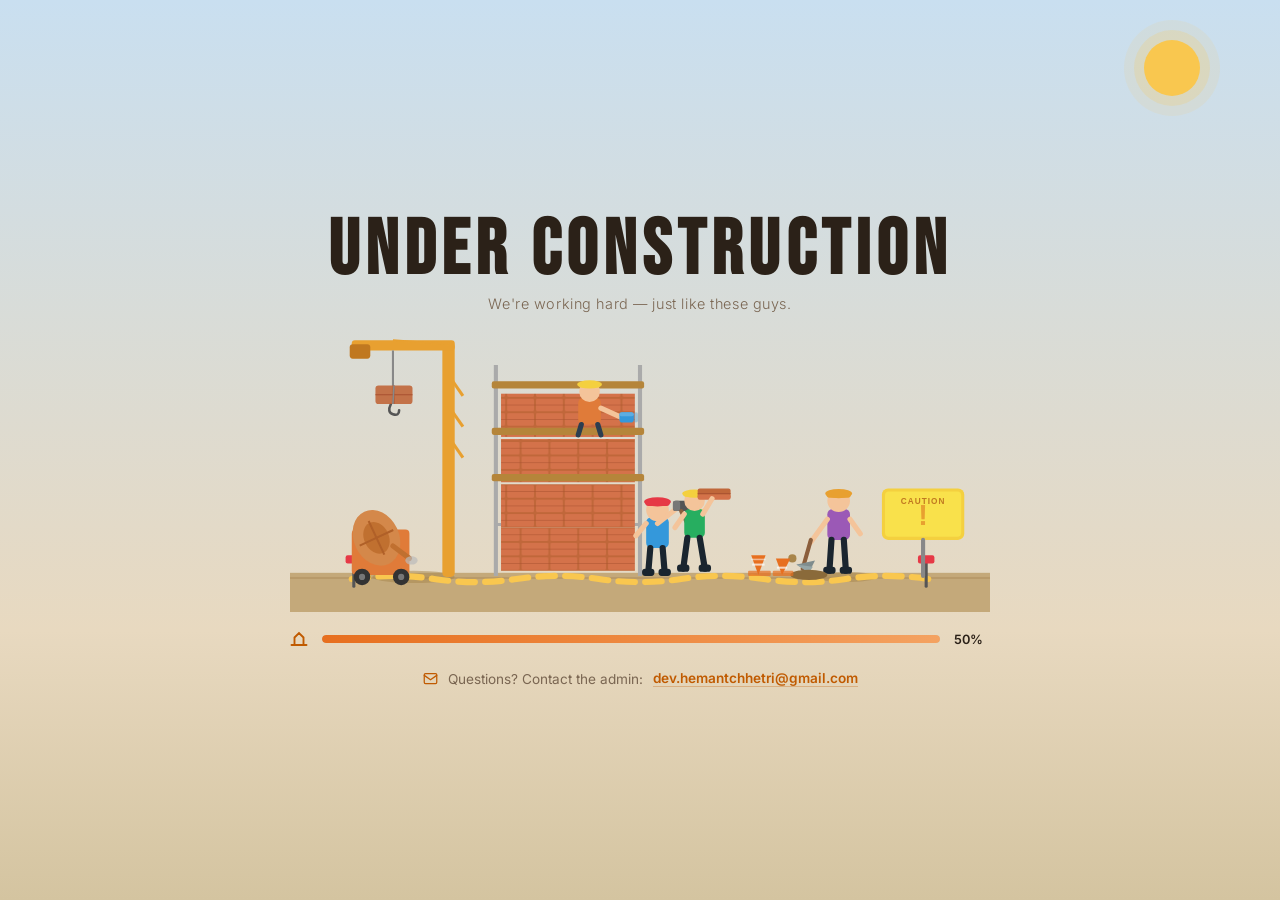
==== commit f0e2f4d8: "Update progress percentage from 68% to 50%" ====
--- a/index.html
+++ b/index.html
@@ -518,7 +518,7 @@
       <div class="progress-track">
         <div class="progress-fill"></div>
       </div>
-      <span class="progress-pct">68%</span>
+      <span class="progress-pct">50%</span>
     </div>
 
     <!-- Contact -->
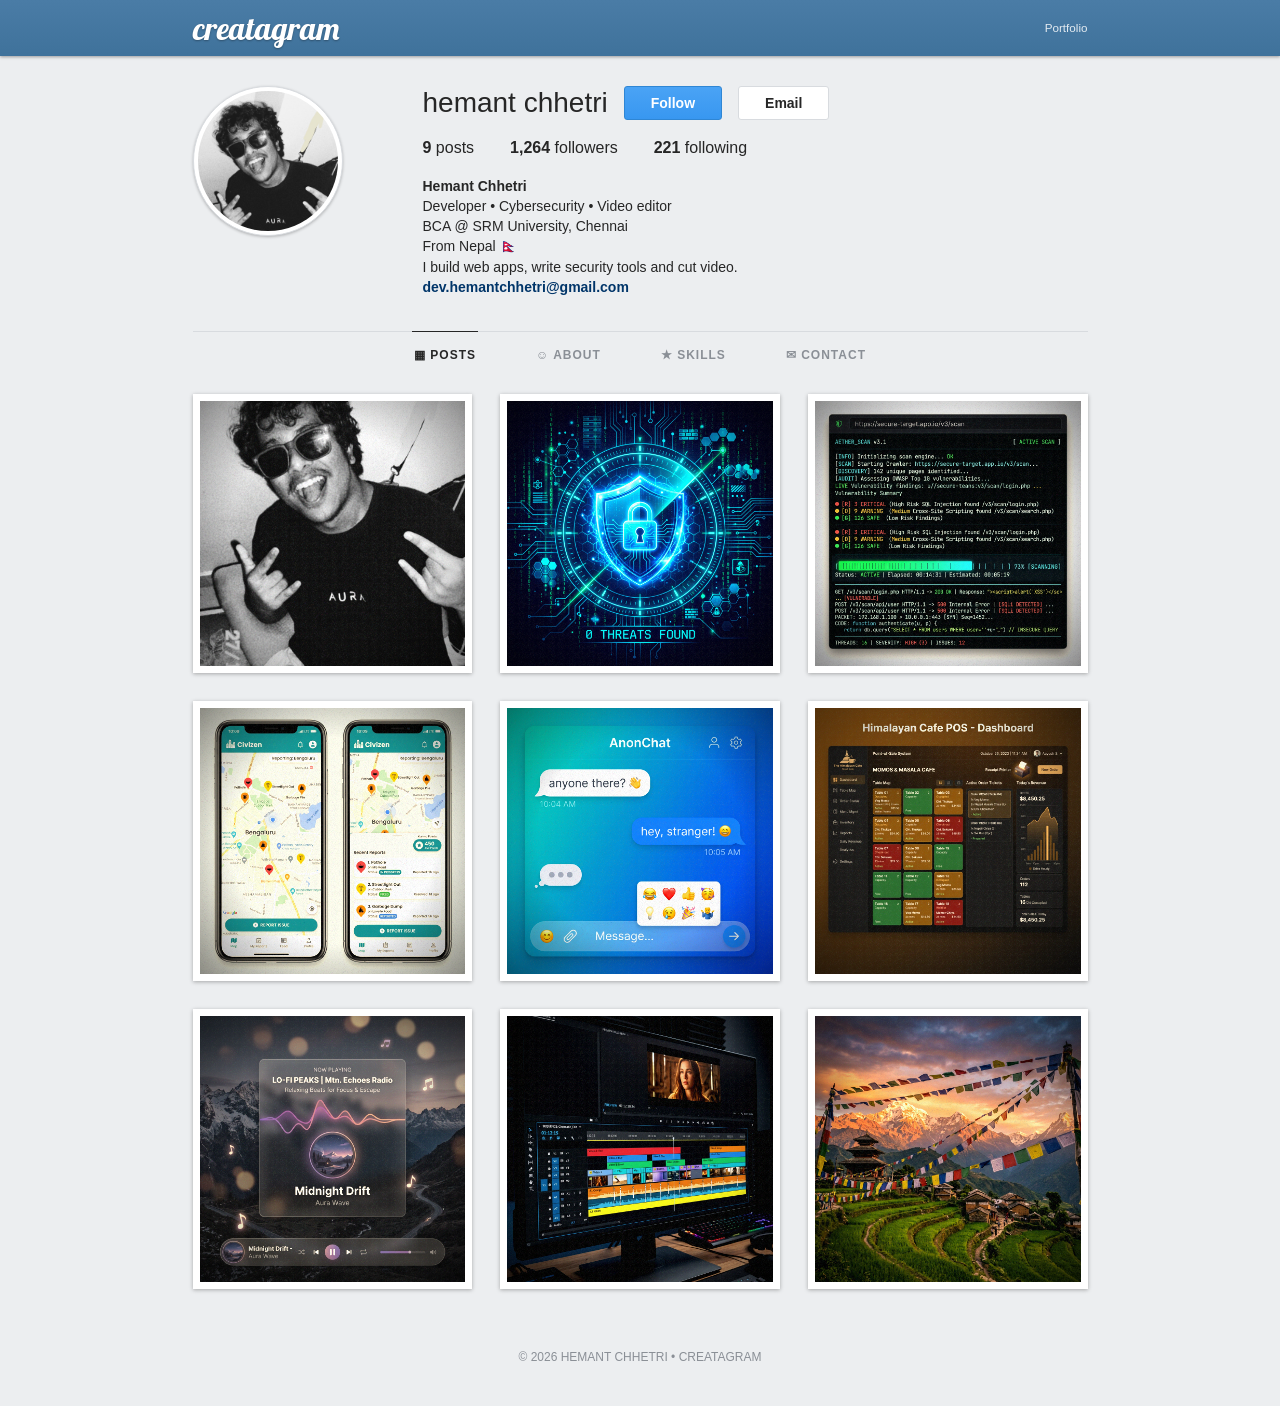
==== commit ec18eb56: "newportfolio-update" ====
--- a/index.html
+++ b/index.html
@@ -1,533 +1,133 @@
 <!DOCTYPE html>
 <html lang="en">
 <head>
-  <meta charset="UTF-8"/>
-  <meta name="viewport" content="width=device-width, initial-scale=1.0"/>
-  <title>Under Construction</title>
-  <link href="https://fonts.googleapis.com/css2?family=Inter:wght@300;400;600&family=Bebas+Neue&display=swap" rel="stylesheet">
-  <style>
-    *, *::before, *::after { box-sizing: border-box; margin: 0; padding: 0; }
-
-    body {
-      background: #f0e9dc;
-      font-family: 'Inter', sans-serif;
-      min-height: 100vh;
-      display: flex;
-      flex-direction: column;
-      align-items: center;
-      justify-content: center;
-      overflow: hidden;
-    }
-
-    /* ─── SKY ─── */
-    .sky {
-      position: fixed;
-      inset: 0;
-      background: linear-gradient(to bottom, #c9dff0 0%, #e8d9c0 70%, #d4c4a0 100%);
-      z-index: 0;
-    }
-
-    /* Sun */
-    .sun {
-      position: fixed;
-      top: 40px; right: 80px;
-      width: 56px; height: 56px;
-      background: #f9c74f;
-      border-radius: 50%;
-      box-shadow: 0 0 0 10px rgba(249,199,79,.2), 0 0 0 20px rgba(249,199,79,.1);
-      z-index: 1;
-      animation: sunBob 6s ease-in-out infinite;
-    }
-    @keyframes sunBob {
-      0%,100% { transform: translateY(0); }
-      50%      { transform: translateY(-6px); }
-    }
-
-    /* Clouds */
-    .cloud {
-      position: fixed; z-index: 1;
-      background: #fff;
-      border-radius: 50px;
-      opacity: .85;
-      animation: cloudDrift linear infinite;
-    }
-    .cloud::before, .cloud::after {
-      content: ''; position: absolute;
-      background: #fff; border-radius: 50%;
-    }
-    .c1 { width:120px; height:36px; top:60px; left:-140px; animation-duration:28s; animation-delay:0s; }
-    .c1::before { width:56px; height:56px; top:-28px; left:18px; }
-    .c1::after  { width:40px; height:40px; top:-20px; left:60px; }
-    .c2 { width:90px;  height:28px; top:90px; left:-110px; animation-duration:38s; animation-delay:-12s; opacity:.6;}
-    .c2::before { width:40px; height:40px; top:-22px; left:12px; }
-    .c2::after  { width:30px; height:30px; top:-14px; left:44px; }
-    @keyframes cloudDrift {
-      from { transform: translateX(-200px); }
-      to   { transform: translateX(110vw); }
-    }
-
-    /* ─── SCENE CONTAINER ─── */
-    .scene {
-      position: relative; z-index: 2;
-      width: min(700px, 96vw);
-      display: flex;
-      flex-direction: column;
-      align-items: center;
-    }
-
-    /* ─── TEXT ABOVE ─── */
-    .headline {
-      text-align: center;
-      margin-bottom: 22px;
-    }
-    .headline h1 {
-      font-family: 'Bebas Neue', sans-serif;
-      font-size: clamp(2.6rem,9vw,4.8rem);
-      letter-spacing: .08em;
-      color: #2b2118;
-      line-height: 1;
-    }
-    .headline p {
-      font-size: .9rem;
-      font-weight: 300;
-      color: #7a6652;
-      letter-spacing: .04em;
-      margin-top: 6px;
-    }
-
-    /* ─── CONSTRUCTION GROUND ─── */
-    .ground-wrap {
-      width: 100%;
-      position: relative;
-    }
-
-    /* SVG scene */
-    .construction-svg {
-      width: 100%;
-      height: auto;
-      display: block;
-    }
-
-    /* ─── PROGRESS BAR ─── */
-    .progress-section {
-      width: 100%;
-      margin-top: 18px;
-      display: flex;
-      align-items: center;
-      gap: 14px;
-    }
-    .progress-track {
-      flex: 1;
-      height: 8px;
-      background: rgba(0,0,0,.1);
-      border-radius: 100px;
-      overflow: hidden;
-    }
-    .progress-fill {
-      height: 100%;
-      background: linear-gradient(90deg, #e76f1f, #f4a261);
-      border-radius: 100px;
-      animation: progMove 4s ease-in-out infinite alternate;
-    }
-    @keyframes progMove {
-      from { width: 48%; }
-      to   { width: 74%; }
-    }
-    .progress-pct {
-      font-size: .8rem;
-      font-weight: 600;
-      color: #2b2118;
-      min-width: 36px;
-      animation: pctTick 4s ease-in-out infinite alternate;
-    }
-    @keyframes pctTick {
-      from { opacity: 1; }
-      50%  { opacity: .5; }
-      to   { opacity: 1; }
-    }
-
-    /* ─── CONTACT ─── */
-    .contact-row {
-      margin-top: 22px;
-      display: flex;
-      align-items: center;
-      gap: 10px;
-      font-size: .85rem;
-      color: #7a6652;
-    }
-    .contact-row a {
-      color: #c05a00;
-      font-weight: 600;
-      text-decoration: none;
-      border-bottom: 1px solid rgba(192,90,0,.3);
-      transition: border-color .2s;
-    }
-    .contact-row a:hover { border-color: #c05a00; }
-
-    /* ══════════════════════════════════
-       SVG ANIMATIONS
-    ══════════════════════════════════ */
-
-    /* Worker 1 — Hammering */
-    #hammer-arm { transform-origin: 220px 178px; animation: hammerSwing .55s ease-in-out infinite alternate; }
-    @keyframes hammerSwing {
-      from { transform: rotate(-38deg); }
-      to   { transform: rotate(22deg); }
-    }
-
-    /* Worker 2 — Walking with bricks */
-    #walker { animation: walkAcross 6s linear infinite; }
-    @keyframes walkAcross {
-      0%   { transform: translateX(0px); }
-      45%  { transform: translateX(110px); }
-      55%  { transform: translateX(110px); }
-      100% { transform: translateX(0px); }
-    }
-    #walk-leg-l { transform-origin: 390px 242px; animation: legL .42s ease-in-out infinite alternate; }
-    #walk-leg-r { transform-origin: 398px 242px; animation: legR .42s ease-in-out infinite alternate; }
-    @keyframes legL { from { transform: rotate(18deg); } to { transform: rotate(-18deg); } }
-    @keyframes legR { from { transform: rotate(-18deg); } to { transform: rotate(18deg); } }
-    #walk-arm   { transform-origin: 389px 218px; animation: walkArm .42s ease-in-out infinite alternate; }
-    @keyframes walkArm { from { transform: rotate(-20deg); } to { transform: rotate(20deg); } }
-
-    /* Worker 3 — Digging */
-    #digger-arm { transform-origin: 530px 185px; animation: digArm .6s ease-in-out infinite alternate; }
-    @keyframes digArm {
-      from { transform: rotate(-30deg); }
-      to   { transform: rotate(35deg); }
-    }
-    #shovel     { transform-origin: 530px 185px; animation: digArm .6s ease-in-out infinite alternate; }
-    #dirt-1 { animation: dirtFly1 .6s ease-in-out infinite alternate; }
-    #dirt-2 { animation: dirtFly2 .6s ease-in-out infinite alternate; }
-    @keyframes dirtFly1 {
-      from { transform: translate(0,0) scale(0); opacity:0; }
-      to   { transform: translate(-12px,-18px) scale(1); opacity:1; }
-    }
-    @keyframes dirtFly2 {
-      from { transform: translate(0,0) scale(0); opacity:0; }
-      to   { transform: translate(-20px,-10px) scale(1); opacity:.7; }
-    }
-
-    /* Building bricks appearing */
-    #brick-row-3 { animation: brickAppear 2.4s ease-in-out infinite; }
-    @keyframes brickAppear {
-      0%,40% { opacity:0; transform:translateY(6px); }
-      60%,100%{ opacity:1; transform:translateY(0); }
-    }
-
-    /* Crane hook swinging */
-    #crane-hook { transform-origin: 162px 68px; animation: hookSwing 3s ease-in-out infinite alternate; }
-    @keyframes hookSwing {
-      from { transform: rotate(-8deg); }
-      to   { transform: rotate(8deg); }
-    }
-    #crane-load { transform-origin: 162px 68px; animation: hookSwing 3s ease-in-out infinite alternate; }
-
-    /* Scaffold worker — painting */
-    #paint-arm  { transform-origin: 292px 132px; animation: paintBrush .9s ease-in-out infinite alternate; }
-    @keyframes paintBrush {
-      from { transform: rotate(-15deg) translateX(0); }
-      to   { transform: rotate(10deg) translateX(8px); }
-    }
-
-    /* Caution tape wave */
-    #tape-wave  { animation: tapeWave 2s ease-in-out infinite alternate; }
-    @keyframes tapeWave {
-      from { d: path("M60,288 Q100,282 140,288 Q180,294 220,288 Q260,282 300,288 Q340,294 380,288 Q420,282 460,288 Q500,294 540,288 Q580,282 620,288"); }
-      to   { d: path("M60,288 Q100,294 140,288 Q180,282 220,288 Q260,294 300,288 Q340,282 380,288 Q420,294 460,288 Q500,282 540,288 Q580,294 620,288"); }
-    }
-
-    /* Smoke puffs from cement mixer */
-    #puff1 { animation: puffUp 1.8s ease-out infinite; }
-    #puff2 { animation: puffUp 1.8s ease-out infinite .6s; }
-    #puff3 { animation: puffUp 1.8s ease-out infinite 1.2s; }
-    @keyframes puffUp {
-      0%   { transform:translate(0,0) scale(.4); opacity:.7; }
-      100% { transform:translate(-8px,-28px) scale(1.4); opacity:0; }
-    }
-
-    /* Mixer drum spin */
-    #mixer-drum { transform-origin: 84px 248px; animation: drumSpin 1.2s linear infinite; }
-    @keyframes drumSpin { to { transform: rotate(360deg); } }
-  </style>
+<meta charset="utf-8">
+<meta name="viewport" content="width=device-width, initial-scale=1, viewport-fit=cover">
+<title>hemant chhetri • Creatagram</title>
+<meta name="description" content="Hemant Chhetri: BCA student at SRM University from Nepal. Web apps, security tools and video editing.">
+<link href="https://fonts.googleapis.com/css2?family=Lobster&display=swap" rel="stylesheet">
+<link rel="stylesheet" href="style.css">
 </head>
 <body>
 
-  <div class="sky"></div>
-  <div class="sun"></div>
-  <div class="cloud c1"></div>
-  <div class="cloud c2"></div>
+<header class="top">
+  <div>
+    <a class="logo" href="#">creatagram</a>
+    <small>Portfolio</small>
+  </div>
+</header>
 
-  <div class="scene">
-    <!-- Headline -->
-    <div class="headline">
-      <h1>Under Construction</h1>
-      <p>We're working hard — just like these guys.</p>
+<main>
+  <!-- ── Profile ───────────────────────────────────────────────────────── -->
+  <section class="prof">
+    <img class="ava" id="ava" src="images/post_me.jpg"
+         alt="Hemant wearing sunglasses and a black t-shirt, smiling"
+         width="150" height="150">
+    <div class="info">
+      <div class="row">
+        <h1>hemant chhetri</h1>
+        <a class="btn f" href="https://www.instagram.com/thehemantchhetri" target="_blank" rel="noopener">Follow</a>
+        <a class="btn"   href="mailto:dev.hemantchhetri@gmail.com">Email</a>
+      </div>
+      <ul class="stats">
+        <li><b>9</b> posts</li>
+        <li><button id="fers"><b id="nfers">0</b> followers</button></li>
+        <li><button id="fing"><b id="nfing">0</b> following</button></li>
+      </ul>
+      <div class="bio">
+        <b>Hemant Chhetri</b><br>
+        Developer • Cybersecurity • Video editor<br>
+        BCA @ SRM University, Chennai<br>
+        From Nepal 🇳🇵<br>
+        I build web apps, write security tools and cut video.<br>
+        <a href="mailto:dev.hemantchhetri@gmail.com">dev.hemantchhetri@gmail.com</a>
+      </div>
     </div>
+  </section>
 
-    <!-- ═══════════════ SVG SCENE ═══════════════ -->
-    <div class="ground-wrap">
-    <svg class="construction-svg" viewBox="0 50 680 270" xmlns="http://www.w3.org/2000/svg">
-      <defs>
-        <pattern id="brick" x="0" y="0" width="28" height="14" patternUnits="userSpaceOnUse">
-          <rect width="28" height="14" fill="#c0673a"/>
-          <rect x="1" y="1" width="26" height="12" fill="#d4724a" rx="1"/>
-          <line x1="0" y1="7" x2="28" y2="7" stroke="#a85030" stroke-width=".5"/>
-        </pattern>
-        <pattern id="brick2" x="14" y="0" width="28" height="14" patternUnits="userSpaceOnUse">
-          <rect width="28" height="14" fill="#c0673a"/>
-          <rect x="1" y="1" width="26" height="12" fill="#d4724a" rx="1"/>
-          <line x1="0" y1="7" x2="28" y2="7" stroke="#a85030" stroke-width=".5"/>
-        </pattern>
-      </defs>
+  <!-- ── Tabs ──────────────────────────────────────────────────────────── -->
+  <div class="tabs" role="tablist">
+    <button role="tab" id="t-posts"   aria-selected="true"  data-go="posts">▦ POSTS</button>
+    <button role="tab" id="t-about"   aria-selected="false" data-go="about">☺ ABOUT</button>
+    <button role="tab" id="t-skills"  aria-selected="false" data-go="skills">★ SKILLS</button>
+    <button role="tab" id="t-contact" aria-selected="false" data-go="contact">✉ CONTACT</button>
+  </div>
 
-      <!-- ── GROUND ── -->
-      <rect x="0" y="282" width="680" height="40" fill="#c4a97a"/>
-      <rect x="0" y="286" width="680" height="2" fill="#b89a6a"/>
+  <!-- ── Tab panels ────────────────────────────────────────────────────── -->
+  <div id="posts" class="grid"></div>
 
-      <!-- dirt patches -->
-      <ellipse cx="120" cy="286" rx="40" ry="6" fill="#a8854a" opacity=".5"/>
-      <ellipse cx="540" cy="286" rx="30" ry="5" fill="#a8854a" opacity=".5"/>
+  <div id="about" class="panel" hidden>
+    <h2>About</h2>
+    <p>I'm in the second year of my BCA at SRM University in Chennai, and I'm from Nepal.</p>
+    <p>I like making things people can actually use: a civic reporting app, a real-time chat, a café dashboard. Cybersecurity is what I study hardest, and I write my own tools so I understand how they work. Video editing taught me about pacing, and it shows in how I build interfaces.</p>
+    <p>I'm open to freelance work and internships.</p>
+  </div>
 
-      <!-- ── CAUTION TAPE ── -->
-      <path id="tape-wave" d="M60,288 Q100,282 140,288 Q180,294 220,288 Q260,282 300,288 Q340,294 380,288 Q420,282 460,288 Q500,294 540,288 Q580,282 620,288" stroke="#f9c74f" stroke-width="6" fill="none" stroke-dasharray="16 10" stroke-linecap="round"/>
-      <!-- tape poles -->
-      <line x1="62"  y1="270" x2="62"  y2="295" stroke="#555" stroke-width="3" stroke-linecap="round"/>
-      <line x1="618" y1="270" x2="618" y2="295" stroke="#555" stroke-width="3" stroke-linecap="round"/>
-      <rect x="54"  y="265" width="16" height="8" rx="2" fill="#e63946"/>
-      <rect x="610" y="265" width="16" height="8" rx="2" fill="#e63946"/>
+  <div id="skills" class="panel" hidden>
+    <h2>Skills</h2>
+    <h3>💻 Build</h3>
+    <p>HTML, CSS, JavaScript, PHP, Node.js, Python, MySQL, Socket.IO and single-file sites that load fast.</p>
+    <h3>🛡️ Secure</h3>
+    <p>Intrusion detection, vulnerability scanning, networking fundamentals, algorithms and data structures.</p>
+    <h3>🎬 Edit</h3>
+    <p>Video editing for reels, events and personal projects: cuts, rhythm, sound and motion.</p>
+    <h3>🎨 Create</h3>
+    <p>Interface design with a point of view: retro looks, cinematic animation, glassmorphism and pixel art.</p>
+    <h3>💡 Ideas on my list</h3>
+    <ul>
+      <li><b>Hack Lab:</b> a safe, beginner-friendly playground where people learn web security by breaking a deliberately vulnerable site.</li>
+      <li><b>Cyber Reels:</b> 30-second edited videos that explain one attack at a time, with kinetic text and sound design.</li>
+      <li><b>Cut to the Beat:</b> a tool that detects the beat in a song and suggests where to cut the video.</li>
+      <li><b>Vanakkam Phrasebook:</b> an offline app that helps students from Nepal pick up everyday Tamil, with audio.</li>
+      <li><b>Neighbourhood Karma:</b> a leaderboard on top of Civizen that rewards the streets that fix problems fastest.</li>
+      <li><b>Dev Diaries:</b> short videos showing how each project went from idea to launch.</li>
+    </ul>
+  </div>
 
-      <!-- ── BUILDING UNDER CONSTRUCTION ── -->
-      <!-- Scaffold poles -->
-      <line x1="200" y1="80" x2="200" y2="285" stroke="#aaa" stroke-width="4"/>
-      <line x1="340" y1="80" x2="340" y2="285" stroke="#aaa" stroke-width="4"/>
-      <line x1="200" y1="100" x2="340" y2="100" stroke="#aaa" stroke-width="3"/>
-      <line x1="200" y1="145" x2="340" y2="145" stroke="#aaa" stroke-width="3"/>
-      <line x1="200" y1="190" x2="340" y2="190" stroke="#aaa" stroke-width="3"/>
-      <line x1="200" y1="235" x2="340" y2="235" stroke="#aaa" stroke-width="3"/>
+  <div id="contact" class="panel" hidden>
+    <h2>Contact</h2>
+    <p>Want to work together, or just say hi?</p>
+    <p class="big"><a href="mailto:dev.hemantchhetri@gmail.com" style="color:inherit">dev.hemantchhetri@gmail.com</a></p>
+    <p><a class="btn f" href="https://www.instagram.com/thehemantchhetri" target="_blank" rel="noopener">Follow on Instagram</a></p>
+  </div>
+</main>
 
-      <!-- Brick wall rows -->
-      <rect x="205" y="238" width="130" height="42" fill="url(#brick)"/>
-      <rect x="205" y="196" width="130" height="42" fill="url(#brick2)"/>
-      <rect x="205" y="152" width="130" height="42" fill="url(#brick)"/>
-      <!-- top row appearing -->
-      <g id="brick-row-3">
-        <rect x="205" y="108" width="130" height="42" fill="url(#brick2)"/>
-      </g>
+<footer>© 2026 Hemant Chhetri • creatagram</footer>
 
-      <!-- scaffold planks -->
-      <rect x="196" y="96"  width="148" height="7" rx="2" fill="#b5853a"/>
-      <rect x="196" y="141" width="148" height="7" rx="2" fill="#b5853a"/>
-      <rect x="196" y="186" width="148" height="7" rx="2" fill="#b5853a"/>
-
-      <!-- ── SCAFFOLD WORKER (painter) ── -->
-      <!-- sits on plank at y=141 -->
-      <!-- body -->
-      <rect x="280" y="112" width="22" height="26" rx="5" fill="#e07b39"/>
-      <!-- head -->
-      <circle cx="291" cy="106" r="10" fill="#f4c49a"/>
-      <!-- hard hat -->
-      <ellipse cx="291" cy="99" rx="12" ry="4" fill="#f4d03f"/>
-      <rect x="281" y="97" width="20" height="5" rx="2" fill="#f4d03f"/>
-      <!-- paint arm -->
-      <g id="paint-arm">
-        <line x1="302" y1="122" x2="324" y2="132" stroke="#f4c49a" stroke-width="5" stroke-linecap="round"/>
-        <!-- roller -->
-        <rect x="320" y="126" width="14" height="10" rx="3" fill="#3498db"/>
-        <rect x="320" y="126" width="14" height="4"  rx="2" fill="#5dade2"/>
-        <!-- paint streak on wall -->
-        <rect x="334" y="126" width="4" height="10" rx="2" fill="rgba(52,152,219,.35)"/>
-      </g>
-      <!-- legs -->
-      <line x1="283" y1="138" x2="280" y2="148" stroke="#2c3e50" stroke-width="5" stroke-linecap="round"/>
-      <line x1="299" y1="138" x2="302" y2="148" stroke="#2c3e50" stroke-width="5" stroke-linecap="round"/>
-
-      <!-- ── CRANE ── -->
-      <!-- mast -->
-      <rect x="148" y="58" width="12" height="228" rx="4" fill="#e8a030"/>
-      <line x1="154" y1="90" x2="168" y2="110" stroke="#e8a030" stroke-width="3"/>
-      <line x1="154" y1="120" x2="168" y2="140" stroke="#e8a030" stroke-width="3"/>
-      <line x1="154" y1="150" x2="168" y2="170" stroke="#e8a030" stroke-width="3"/>
-      <!-- boom -->
-      <rect x="60" y="56" width="100" height="10" rx="3" fill="#e8a030"/>
-      <line x1="154" y1="60" x2="100" y2="56" stroke="#e8a030" stroke-width="2"/>
-      <!-- counterweight -->
-      <rect x="58" y="60" width="20" height="14" rx="3" fill="#c07820"/>
-      <!-- hook rope + hook + load -->
-      <g id="crane-hook">
-        <line x1="100" y1="66" x2="100" y2="118" stroke="#888" stroke-width="2"/>
-        <!-- hook -->
-        <path d="M98,118 Q94,126 100,128 Q106,130 106,124" fill="none" stroke="#555" stroke-width="2.5" stroke-linecap="round"/>
-      </g>
-      <g id="crane-load">
-        <!-- suspended brick pallet -->
-        <rect x="83" y="100" width="36" height="18" rx="3" fill="#c0673a" opacity=".9"/>
-        <line x1="83" y1="109" x2="119" y2="109" stroke="#a85030" stroke-width="1"/>
-        <line x1="101" y1="100" x2="101" y2="118" stroke="#a85030" stroke-width="1"/>
-        <!-- rope to hook -->
-        <line x1="101" y1="100" x2="100" y2="118" stroke="#888" stroke-width="1.5"/>
-      </g>
-
-      <!-- ── CEMENT MIXER ── -->
-      <!-- base frame -->
-      <rect x="60" y="240" width="56" height="44" rx="4" fill="#e07b39"/>
-      <!-- wheels -->
-      <circle cx="70"  cy="286" r="8" fill="#333"/>
-      <circle cx="70"  cy="286" r="3" fill="#777"/>
-      <circle cx="108" cy="286" r="8" fill="#333"/>
-      <circle cx="108" cy="286" r="3" fill="#777"/>
-      <!-- drum -->
-      <g id="mixer-drum">
-        <ellipse cx="84" cy="248" rx="22" ry="28" fill="#d4884a" transform="rotate(-25,84,248)"/>
-        <ellipse cx="84" cy="248" rx="12" ry="16" fill="#c07030" transform="rotate(-25,84,248)"/>
-        <line x1="84" y1="230" x2="84" y2="266" stroke="#b06028" stroke-width="2" transform="rotate(-25,84,248)"/>
-        <line x1="66"  y1="248" x2="102" y2="248" stroke="#b06028" stroke-width="2" transform="rotate(-25,84,248)"/>
-      </g>
-      <!-- spout -->
-      <line x1="100" y1="256" x2="116" y2="268" stroke="#c07030" stroke-width="5" stroke-linecap="round"/>
-      <!-- concrete drip -->
-      <ellipse cx="118" cy="270" rx="6" ry="4" fill="#bbb" opacity=".7"/>
-      <!-- smoke puffs -->
-      <circle id="puff1" cx="74" cy="228" r="6"  fill="#ccc" opacity="0"/>
-      <circle id="puff2" cx="80" cy="224" r="5"  fill="#bbb" opacity="0"/>
-      <circle id="puff3" cx="70" cy="222" r="4"  fill="#ddd" opacity="0"/>
-
-      <!-- ── WORKER 1 — HAMMERING ── -->
-      <!-- stands right of building, hitting wall -->
-      <!-- body -->
-      <rect x="346" y="228" width="22" height="30" rx="5" fill="#3498db"/>
-      <!-- head -->
-      <circle cx="357" cy="221" r="11" fill="#f4c49a"/>
-      <!-- hard hat -->
-      <ellipse cx="357" cy="213" rx="13" ry="4.5" fill="#e63946"/>
-      <rect x="345" y="211" width="24" height="6" rx="3" fill="#e63946"/>
-      <!-- hammer arm -->
-      <g id="hammer-arm">
-        <line x1="357" y1="234" x2="375" y2="220" stroke="#f4c49a" stroke-width="5" stroke-linecap="round"/>
-        <!-- hammer head -->
-        <rect x="372" y="212" width="16" height="10" rx="3" fill="#555"/>
-        <rect x="372" y="212" width="7"  height="10" rx="2" fill="#777"/>
-        <!-- handle -->
-        <line x1="380" y1="222" x2="386" y2="234" stroke="#8B5E3C" stroke-width="4" stroke-linecap="round"/>
-      </g>
-      <!-- other arm -->
-      <line x1="346" y1="234" x2="336" y2="246" stroke="#f4c49a" stroke-width="5" stroke-linecap="round"/>
-      <!-- legs -->
-      <line x1="350" y1="258" x2="348" y2="282" stroke="#1a252f" stroke-width="6" stroke-linecap="round"/>
-      <line x1="362" y1="258" x2="364" y2="282" stroke="#1a252f" stroke-width="6" stroke-linecap="round"/>
-      <!-- boots -->
-      <rect x="342" y="278" width="12" height="7" rx="3" fill="#1a252f"/>
-      <rect x="358" y="278" width="12" height="7" rx="3" fill="#1a252f"/>
-      <!-- impact sparks -->
-      <g opacity=".8">
-        <line x1="394" y1="218" x2="400" y2="210" stroke="#f9c74f" stroke-width="1.5" stroke-linecap="round"/>
-        <line x1="396" y1="222" x2="404" y2="220" stroke="#f9c74f" stroke-width="1.5" stroke-linecap="round"/>
-        <line x1="393" y1="226" x2="400" y2="228" stroke="#f9c74f" stroke-width="1.5" stroke-linecap="round"/>
-      </g>
-
-      <!-- ── WORKER 2 — WALKING WITH BRICK STACK ── -->
-      <g id="walker">
-        <!-- body -->
-        <rect x="383" y="220" width="20" height="28" rx="5" fill="#27ae60"/>
-        <!-- head -->
-        <circle cx="393" cy="212" r="10" fill="#f4c49a"/>
-        <!-- hard hat -->
-        <ellipse cx="393" cy="205" rx="12" ry="4" fill="#f4d03f"/>
-        <rect x="382" y="203" width="22" height="5" rx="2" fill="#f4d03f"/>
-        <!-- brick stack carried on shoulder -->
-        <rect x="396" y="200" width="32" height="10" rx="2" fill="#c0673a"/>
-        <rect x="396" y="206" width="32" height="5"  rx="2" fill="#d4724a"/>
-        <line x1="396" y1="205" x2="428" y2="205" stroke="#a85030" stroke-width=".8"/>
-        <!-- carry arm -->
-        <g id="walk-arm">
-          <line x1="401" y1="225" x2="410" y2="210" stroke="#f4c49a" stroke-width="5" stroke-linecap="round"/>
-        </g>
-        <!-- other arm swing -->
-        <line x1="383" y1="225" x2="374" y2="238" stroke="#f4c49a" stroke-width="5" stroke-linecap="round"/>
-        <!-- legs -->
-        <g id="walk-leg-l">
-          <line x1="386" y1="248" x2="382" y2="278" stroke="#1a252f" stroke-width="6" stroke-linecap="round"/>
-          <rect x="376" y="274" width="12" height="7" rx="3" fill="#1a252f"/>
-        </g>
-        <g id="walk-leg-r">
-          <line x1="398" y1="248" x2="403" y2="278" stroke="#1a252f" stroke-width="6" stroke-linecap="round"/>
-          <rect x="397" y="274" width="12" height="7" rx="3" fill="#1a252f"/>
-        </g>
-      </g>
-
-      <!-- ── WORKER 3 — DIGGING ── -->
-      <!-- stands far right -->
-      <!-- body -->
-      <rect x="522" y="220" width="22" height="30" rx="5" fill="#9b59b6"/>
-      <!-- head -->
-      <circle cx="533" cy="212" r="11" fill="#f4c49a"/>
-      <!-- hard hat -->
-      <ellipse cx="533" cy="205" rx="13" ry="4.5" fill="#e8a030"/>
-      <rect x="521" y="203" width="24" height="6" rx="3" fill="#e8a030"/>
-      <!-- dig arm + shovel -->
-      <g id="digger-arm">
-        <line x1="522" y1="230" x2="506" y2="252" stroke="#f4c49a" stroke-width="5" stroke-linecap="round"/>
-        <!-- shovel handle -->
-        <line x1="506" y1="250" x2="498" y2="278" stroke="#8B5E3C" stroke-width="4" stroke-linecap="round"/>
-        <!-- shovel blade -->
-        <path d="M492,274 L504,282 L510,270 Z" fill="#7f8c8d"/>
-        <path d="M492,274 L504,282 L508,276 Z" fill="#95a5a6"/>
-      </g>
-      <!-- other arm -->
-      <line x1="544" y1="230" x2="554" y2="244" stroke="#f4c49a" stroke-width="5" stroke-linecap="round"/>
-      <!-- legs -->
-      <line x1="526" y1="250" x2="524" y2="280" stroke="#1a252f" stroke-width="6" stroke-linecap="round"/>
-      <line x1="538" y1="250" x2="540" y2="280" stroke="#1a252f" stroke-width="6" stroke-linecap="round"/>
-      <!-- boots -->
-      <rect x="518" y="276" width="12" height="7" rx="3" fill="#1a252f"/>
-      <rect x="534" y="276" width="12" height="7" rx="3" fill="#1a252f"/>
-      <!-- dirt flying -->
-      <circle id="dirt-1" cx="488" cy="268" r="4" fill="#a8854a"/>
-      <circle id="dirt-2" cx="480" cy="272" r="3" fill="#a8854a"/>
-
-      <!-- hole in ground -->
-      <ellipse cx="504" cy="284" rx="18" ry="5" fill="#8a6a3a"/>
-
-      <!-- ── TRAFFIC CONES ── -->
-      <!-- cone 1 -->
-      <polygon points="455,284 448,265 462,265" fill="#e76f1f"/>
-      <rect x="445" y="280" width="22" height="5" rx="1" fill="#e76f1f" opacity=".7"/>
-      <line x1="449" y1="274" x2="461" y2="274" stroke="#fff" stroke-width="2" opacity=".7"/>
-      <line x1="448" y1="269" x2="462" y2="269" stroke="#fff" stroke-width="1.5" opacity=".5"/>
-      <!-- cone 2 -->
-      <polygon points="478,284 472,268 486,268" fill="#e76f1f"/>
-      <rect x="469" y="280" width="20" height="5" rx="1" fill="#e76f1f" opacity=".7"/>
-      <line x1="473" y1="277" x2="483" y2="277" stroke="#fff" stroke-width="2" opacity=".7"/>
-
-      <!-- ── SIGN BOARD ── -->
-      <rect x="575" y="200" width="80" height="50" rx="6" fill="#f4d03f"/>
-      <rect x="578" y="203" width="74" height="44" rx="4" fill="#f9e14b"/>
-      <!-- exclamation mark -->
-      <text x="615" y="236" text-anchor="middle" font-size="28" font-weight="900" fill="#e8a030" font-family="Arial">!</text>
-      <!-- sign post -->
-      <line x1="615" y1="250" x2="615" y2="285" stroke="#888" stroke-width="4" stroke-linecap="round"/>
-      <!-- "CAUTION" text on sign -->
-      <text x="615" y="215" text-anchor="middle" font-size="8" font-weight="700" fill="#c07820" font-family="Arial" letter-spacing="1">CAUTION</text>
-
-    </svg>
+<!-- ── Post modal ──────────────────────────────────────────────────────────── -->
+<div class="mod" id="mod" hidden role="dialog" aria-modal="true" aria-label="Post">
+  <button class="x" id="x" aria-label="Close">×</button>
+  <div class="post">
+    <div class="media" id="media">
+      <div class="pop" id="pop">♥</div>
     </div>
-
-    <!-- Progress bar -->
-    <div class="progress-section">
-      <svg width="18" height="18" viewBox="0 0 24 24" fill="none" stroke="#c05a00" stroke-width="2.5" stroke-linecap="round"><path d="M2 20h20M6 20V10l6-6 6 6v10"/></svg>
-      <div class="progress-track">
-        <div class="progress-fill"></div>
+    <div class="side">
+      <div class="who">
+        <img id="wa" alt="">
+        <span>hemant chhetri</span>
+        <small id="wt"></small>
       </div>
-      <span class="progress-pct">50%</span>
-    </div>
-
-    <!-- Contact -->
-    <div class="contact-row">
-      <svg width="15" height="15" viewBox="0 0 24 24" fill="none" stroke="#c05a00" stroke-width="2" stroke-linecap="round" stroke-linejoin="round"><rect x="2" y="4" width="20" height="16" rx="2"/><path d="m2 7 10 7 10-7"/></svg>
-      Questions? Contact the admin:
-      <a href="mailto:dev.hemantchhetri@gmail.com">dev.hemantchhetri@gmail.com</a>
+      <div class="cm" id="cm"></div>
+      <div class="acts">
+        <button class="hb" id="hb" aria-label="Like" aria-pressed="false">♡</button>
+        <div class="lk" id="lk"></div>
+        <div class="dt" id="dt"></div>
+      </div>
     </div>
   </div>
+</div>
 
+<!-- ── Followers / Following dialog ───────────────────────────────────────── -->
+<div class="mod" id="dlg" hidden role="dialog" aria-modal="true" aria-labelledby="dtl">
+  <div class="sheet">
+    <div class="sh">
+      <span id="dtl"></span>
+      <button id="dx" aria-label="Close">×</button>
+    </div>
+    <div class="sb" id="db"></div>
+  </div>
+</div>
+
+<script src="app.js"></script>
 </body>
 </html>
--- a/style.css
+++ b/style.css
@@ -0,0 +1,242 @@
+/* ── Variables & reset ───────────────────────────────────────────────────── */
+:root {
+  --bg:   #eceef0;
+  --card: #fff;
+  --ink:  #262626;
+  --muted:#8a8f96;
+  --line: #d8dbdf;
+  --blue: #3f729b;
+  --btn:  #3897f0;
+  --heart:#ed4956;
+  --link: #003569;
+  box-sizing: border-box;
+  padding-top:    env(safe-area-inset-top,    0px);
+  padding-bottom: env(safe-area-inset-bottom, 0px);
+}
+
+@media (prefers-color-scheme: dark) {
+  :root:not([data-theme="light"]) {
+    --bg:   #121416; --card: #1d2023; --ink:  #f1f1f1;
+    --muted:#8e949b; --line: #33373c; --blue: #2c4f6e; --link: #a9d0ff;
+  }
+}
+:root[data-theme="dark"] {
+  --bg:   #121416; --card: #1d2023; --ink:  #f1f1f1;
+  --muted:#8e949b; --line: #33373c; --blue: #2c4f6e; --link: #a9d0ff;
+}
+
+*, *::before, *::after { box-sizing: border-box; }
+
+body {
+  margin: 0;
+  background: var(--bg);
+  color: var(--ink);
+  font: 14px/1.45 "Helvetica Neue", Helvetica, Arial, sans-serif;
+  -webkit-font-smoothing: antialiased;
+}
+button { font: inherit; color: inherit; background: none; border: 0; cursor: pointer; padding: 0; }
+:focus-visible { outline: 2px solid var(--btn); outline-offset: 2px; }
+
+/* ── Top bar ─────────────────────────────────────────────────────────────── */
+.top {
+  position: sticky; top: 0; z-index: 5;
+  background: linear-gradient(#4a7ca6, var(--blue));
+  color: #fff;
+  box-shadow: 0 1px 3px rgba(0,0,0,.35);
+}
+.top div {
+  max-width: 935px; margin: 0 auto; height: 56px;
+  display: flex; align-items: center; justify-content: space-between; padding: 0 20px;
+}
+.logo {
+  font: 400 32px/1 Lobster, "Brush Script MT", cursive;
+  text-decoration: none; color: #fff;
+  text-shadow: 0 1px 2px rgba(0,0,0,.3);
+}
+.top small { opacity: .85; }
+
+/* ── Layout ──────────────────────────────────────────────────────────────── */
+main { max-width: 935px; margin: 0 auto; padding: 30px 20px 50px; }
+
+/* ── Profile ─────────────────────────────────────────────────────────────── */
+.prof { display: flex; gap: clamp(22px,7vw,80px); align-items: flex-start; margin-bottom: 34px; }
+.ava {
+  flex: none;
+  width:  clamp(86px,20vw,150px);
+  height: clamp(86px,20vw,150px);
+  border-radius: 50%; object-fit: cover; object-position: 50% 20%;
+  border: 1px solid var(--line); padding: 4px;
+  background: var(--card); box-shadow: 0 1px 3px rgba(0,0,0,.25);
+}
+.info { flex: 1; min-width: 0; }
+.row  { display: flex; flex-wrap: wrap; align-items: center; gap: 10px 16px; margin-bottom: 16px; }
+h1    { margin: 0; font: 300 28px/1.2 "Helvetica Neue", Helvetica, Arial, sans-serif; }
+
+.btn {
+  display: inline-block; padding: 5px 26px;
+  border: 1px solid var(--line); border-radius: 3px;
+  font-weight: 600; text-decoration: none;
+  background: var(--card); line-height: 1.6; color: var(--ink);
+}
+.btn.f {
+  background: linear-gradient(#4aa3f5, var(--btn));
+  border-color: #2f86d4; color: #fff;
+}
+
+.stats { display: flex; gap: 36px; list-style: none; margin: 0 0 16px; padding: 0; font-size: 16px; }
+.stats button { font-size: 16px; text-align: left; }
+.stats button:hover { text-decoration: underline; }
+.stats b { font-weight: 600; }
+
+.bio b { font-weight: 600; }
+.bio a { color: var(--link); text-decoration: none; font-weight: 600; }
+
+/* ── Tabs ────────────────────────────────────────────────────────────────── */
+.tabs { display: flex; justify-content: center; gap: clamp(18px,7vw,56px); border-top: 1px solid var(--line); }
+.tabs button {
+  padding: 15px 2px; margin-top: -1px;
+  border-top: 1px solid transparent;
+  font-weight: 600; font-size: 12px;
+  color: var(--muted); letter-spacing: 1px;
+}
+.tabs button[aria-selected="true"] { color: var(--ink); border-top-color: var(--ink); }
+
+/* ── Post grid ───────────────────────────────────────────────────────────── */
+.grid {
+  display: grid;
+  grid-template-columns: repeat(3,1fr);
+  gap: clamp(8px,2.6vw,28px);
+  margin-top: 14px;
+}
+.tile {
+  position: relative; display: block; width: 100%; aspect-ratio: 1;
+  background: var(--card); padding: clamp(3px,.8vw,7px);
+  box-shadow: 0 1px 4px rgba(0,0,0,.3);
+}
+.ph { position: relative; width: 100%; height: 100%; overflow: hidden; background: #000; }
+.ph svg, .ph img { display: block; width: 100%; height: 100%; object-fit: cover; }
+.ph::after {
+  content: "";
+  position: absolute; inset: 0; pointer-events: none;
+  background:
+    radial-gradient(circle, transparent 55%, rgba(0,0,0,.45)),
+    url("data:image/svg+xml,%3Csvg xmlns='http://www.w3.org/2000/svg' width='120' height='120'%3E%3Cfilter id='n'%3E%3CfeTurbulence baseFrequency='.9' numOctaves='2'/%3E%3C/filter%3E%3Crect width='120' height='120' filter='url(%23n)' opacity='.16'/%3E%3C/svg%3E");
+}
+.tile .hov {
+  position: absolute; inset: clamp(3px,.8vw,7px);
+  display: grid; place-items: center;
+  background: rgba(0,0,0,.4); color: #fff; font-weight: 700;
+  opacity: 0; transition: opacity .15s; z-index: 2;
+}
+.tile:hover .hov,
+.tile:focus-visible .hov { opacity: 1; }
+
+/* ── Info panel (About / Skills / Contact) ───────────────────────────────── */
+.panel {
+  max-width: 640px; margin: 26px auto 0;
+  background: var(--card); border: 1px solid var(--line); border-radius: 3px;
+  padding: 26px; box-shadow: 0 1px 3px rgba(0,0,0,.12);
+}
+.panel h2 { margin: 0 0 12px; font-size: 17px; }
+.panel h3 { margin: 18px 0 6px; font-size: 14px; }
+.panel p  { margin: 0 0 12px; }
+.panel ul { padding-left: 18px; margin: 0 0 10px; }
+.panel li { margin-bottom: 6px; }
+.big { font-size: 20px; font-weight: 300; word-break: break-word; }
+
+[hidden] { display: none !important; }
+
+/* ── Modal overlay ───────────────────────────────────────────────────────── */
+.mod {
+  position: fixed; inset: 0; z-index: 20;
+  background: rgba(0,0,0,.7);
+  display: grid; place-items: center; padding: 16px;
+}
+.post {
+  display: grid;
+  grid-template-columns: minmax(0,1.3fr) minmax(280px,1fr);
+  background: var(--card); width: min(920px,100%);
+  max-height: 92vh; overflow: auto; border-radius: 3px;
+}
+.media { position: relative; aspect-ratio: 1; background: #000; }
+
+/* heart pop animation */
+.pop {
+  position: absolute; inset: 0;
+  display: grid; place-items: center;
+  font-size: 96px; color: #fff; pointer-events: none; opacity: 0; z-index: 3;
+}
+.pop.go { animation: pop .7s ease; }
+@keyframes pop {
+  0%   { opacity: 0; transform: scale(.3); }
+  30%  { opacity: 1; transform: scale(1.15); }
+  100% { opacity: 0; transform: scale(1); }
+}
+
+/* ── Post side-panel ─────────────────────────────────────────────────────── */
+.side { display: flex; flex-direction: column; min-height: 0; }
+.who {
+  display: flex; align-items: center; gap: 12px;
+  padding: 14px 16px; border-bottom: 1px solid var(--line); font-weight: 600;
+}
+.who img { width: 32px; height: 32px; border-radius: 50%; object-fit: cover; object-position: 50% 20%; }
+.who small { margin-left: auto; font-weight: 400; color: var(--muted); }
+.cm  { padding: 16px; flex: 1; overflow: auto; }
+.cm p { margin: 0 0 12px; }
+.cm b { font-weight: 600; }
+.comment-heading { font-weight: 600; color: var(--ink); }
+.tags { color: var(--link); }
+.acts { border-top: 1px solid var(--line); padding: 10px 16px; }
+.hb  { font-size: 26px; line-height: 1; margin-right: 10px; }
+.hb.on { color: var(--heart); }
+.lk  { font-weight: 600; margin: 6px 0 2px; }
+.dt  { font-size: 10px; color: var(--muted); text-transform: uppercase; }
+.x   { position: absolute; top: 10px; right: 14px; font-size: 32px; color: #fff; line-height: 1; z-index: 30; }
+
+/* ── Followers / Following sheet ─────────────────────────────────────────── */
+.sheet {
+  background: var(--card); width: min(400px,100%);
+  max-height: 80vh; border-radius: 6px;
+  display: flex; flex-direction: column; overflow: hidden;
+}
+.sh {
+  display: flex; justify-content: space-between; align-items: center;
+  padding: 12px 16px; border-bottom: 1px solid var(--line);
+  font-weight: 600; font-size: 16px;
+}
+.sh button { font-size: 26px; line-height: 1; }
+.sb { overflow: auto; padding: 8px 16px 16px; }
+.u  { display: flex; align-items: center; gap: 12px; padding: 8px 0; }
+.av { flex: none; width: 40px; height: 40px; border-radius: 50%; display: grid; place-items: center; color: #fff; font-weight: 700; }
+.u div { flex: 1; min-width: 0; }
+.u b    { display: block; font-weight: 600; }
+.u span { color: var(--muted); font-size: 13px; }
+.u button { padding: 4px 14px; border: 1px solid var(--line); border-radius: 3px; font-weight: 600; font-size: 13px; }
+.u button.on { background: var(--btn); border-color: var(--btn); color: #fff; }
+.msg { text-align: center; padding: 28px 12px; font-size: 16px; }
+.msg i { display: block; font-size: 44px; font-style: normal; margin-bottom: 10px; }
+
+/* ── Footer ──────────────────────────────────────────────────────────────── */
+footer {
+  text-align: center; color: var(--muted); font-size: 12px;
+  padding: 10px 0 40px; text-transform: uppercase;
+}
+
+/* ── Responsive ──────────────────────────────────────────────────────────── */
+@media (max-width: 700px) {
+  .top small { display: none; }
+  .prof { flex-wrap: wrap; gap: 18px 22px; }
+  .info { display: contents; }
+  .prof > .ava { order: 0; }
+  .info > .row { flex: 1; min-width: 160px; align-self: center; margin: 0; }
+  .info > .stats,
+  .info > .bio  { flex-basis: 100%; order: 3; }
+  .stats { gap: 0; justify-content: space-around; border-top: 1px solid var(--line); padding-top: 12px; }
+  h1 { font-size: 22px; }
+  .post { grid-template-columns: 1fr; }
+  .side { max-height: 320px; }
+}
+
+@media (prefers-reduced-motion: reduce) {
+  *, *::before, *::after { animation: none !important; transition: none !important; }
+}
